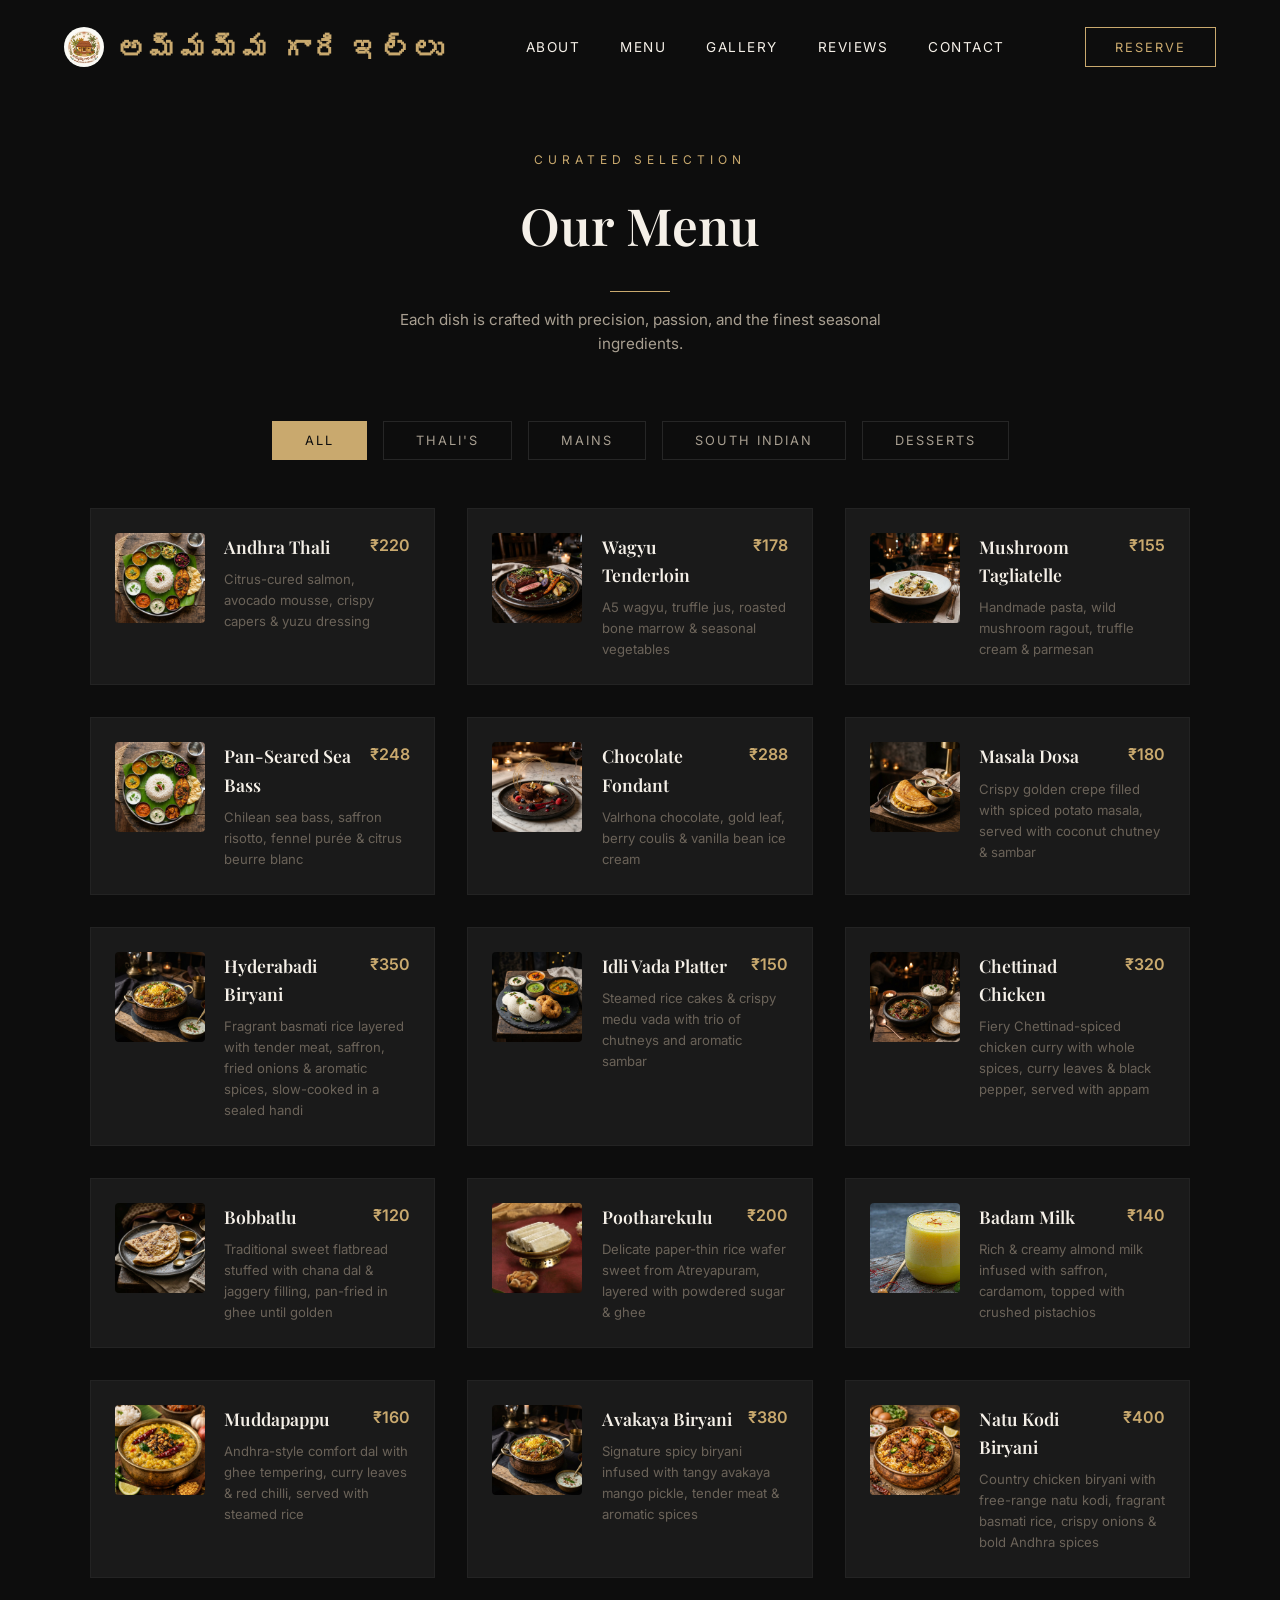
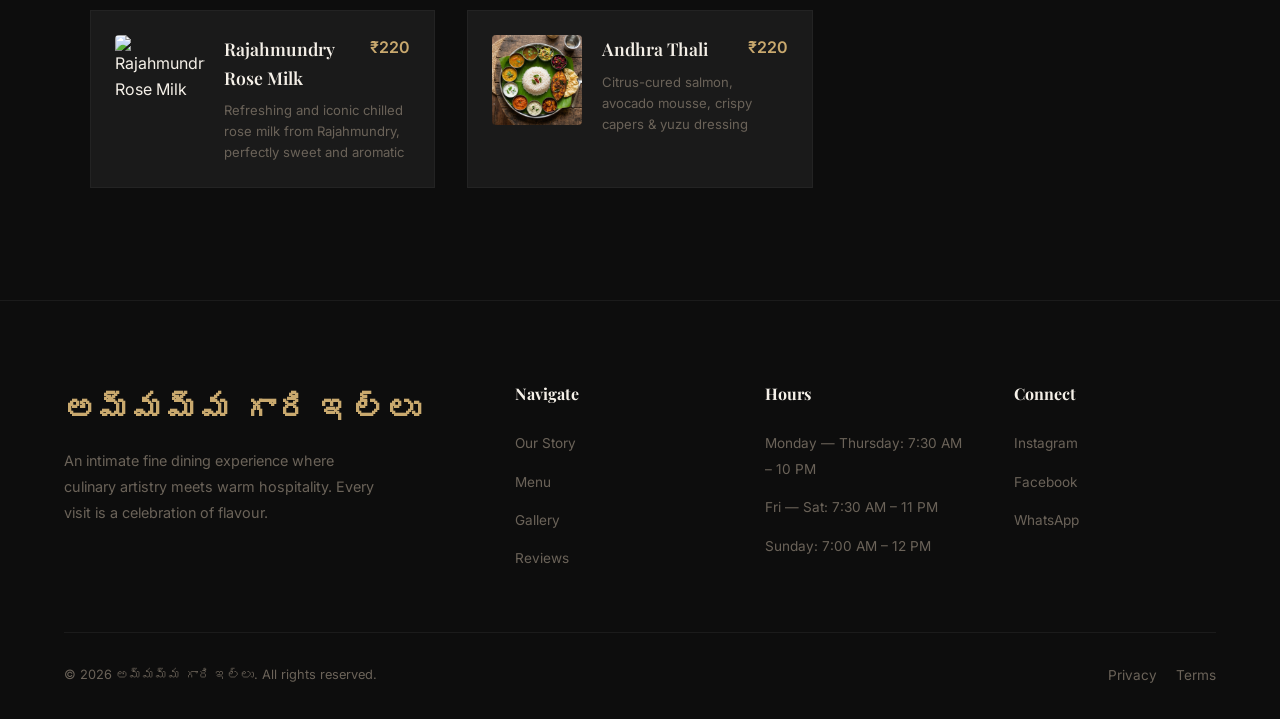
==== menu.html @ a24cc14b "Add files via upload" ====
<!DOCTYPE html>
<html lang="en">

<head>
    <meta charset="UTF-8" />
    <meta name="viewport" content="width=device-width, initial-scale=1.0" />
    <title>Menu — అమ్మమ్మ గారి ఇల్లు</title>
    <meta name="description" content="Our curated selection of dishes." />
    <link rel="stylesheet" href="style.css" />
    <style>
        /* Add some padding top for the menu section so it's not hidden behind navbar since it's at the top of the page */
        #menu {
            padding-top: 150px;
        }
    </style>
</head>

<body>

    <!-- ─── NAVBAR ─── -->
    <nav class="navbar" id="navbar">
        <a href="index.html" class="nav-logo"><img src="logo.png" alt="Ammamma Gari Illu Logo" class="nav-logo-img" />
            అమ్మమ్మ
            గారి ఇల్లు</a>
        <ul class="nav-links">
            <li><a href="index.html#about">About</a></li>
            <li><a href="menu.html">Menu</a></li>
            <li><a href="index.html#gallery">Gallery</a></li>
            <li><a href="index.html#reviews">Reviews</a></li>
            <li><a href="reservation.html">Contact</a></li>
        </ul>
        <button class="nav-reserve-btn" onclick="window.location.href='reservation.html'">Reserve</button>
        <button class="hamburger" id="hamburger" aria-label="Open menu">
            <span></span><span></span><span></span>
        </button>
    </nav>

    <!-- ─── MOBILE MENU ─── -->
    <div class="mobile-menu" id="mobileMenu">
        <button class="mobile-close" id="mobileClose" aria-label="Close menu">&times;</button>
        <a href="index.html#about">About</a>
        <a href="menu.html">Menu</a>
        <a href="index.html#gallery">Gallery</a>
        <a href="index.html#reviews">Reviews</a>
        <a href="reservation.html">Reserve</a>
    </div>

    <!-- ─── MENU ─── -->
    <section class="section menu" id="menu">
        <div class="section-header reveal">
            <span class="section-tag">Curated Selection</span>
            <h2 class="section-title">Our Menu</h2>
            <div class="section-line"></div>
            <p class="section-desc">Each dish is crafted with precision, passion, and the finest seasonal ingredients.
            </p>
        </div>

        <div class="menu-tabs reveal">
            <button class="menu-tab active" data-category="all">All</button>
            <button class="menu-tab" data-category="Thali's">Thali's</button>
            <button class="menu-tab" data-category="mains">Mains</button>
            <button class="menu-tab" data-category="south-indian">South Indian</button>
            <button class="menu-tab" data-category="desserts">Desserts</button>
        </div>

        <div class="menu-grid">
            <div class="menu-card reveal" data-category="andhra Thali">
                <img class="menu-card-img" src="hero-food.png" alt="Seared Andhra Thali" />
                <div class="menu-card-info">
                    <div class="menu-card-top">
                        <span class="menu-card-name">Andhra Thali</span>
                        <span class="menu-card-price">₹220</span>
                    </div>
                    <p class="menu-card-desc">Citrus-cured salmon, avocado mousse, crispy capers & yuzu dressing</p>
                </div>
            </div>

            <div class="menu-card reveal" data-category="mains">
                <img class="menu-card-img" src="steak.png" alt="Wagyu Tenderloin" />
                <div class="menu-card-info">
                    <div class="menu-card-top">
                        <span class="menu-card-name">Wagyu Tenderloin</span>
                        <span class="menu-card-price">₹178</span>
                    </div>
                    <p class="menu-card-desc">A5 wagyu, truffle jus, roasted bone marrow & seasonal vegetables</p>
                </div>
            </div>

            <div class="menu-card reveal" data-category="mains">
                <img class="menu-card-img" src="pasta.png" alt="Wild Mushroom Tagliatelle" />
                <div class="menu-card-info">
                    <div class="menu-card-top">
                        <span class="menu-card-name">Mushroom Tagliatelle</span>
                        <span class="menu-card-price">₹155</span>
                    </div>
                    <p class="menu-card-desc">Handmade pasta, wild mushroom ragout, truffle cream & parmesan</p>
                </div>
            </div>

            <div class="menu-card reveal" data-category="mains">
                <img class="menu-card-img" src="hero-food.png" alt="Pan-Seared Sea Bass" />
                <div class="menu-card-info">
                    <div class="menu-card-top">
                        <span class="menu-card-name">Pan-Seared Sea Bass</span>
                        <span class="menu-card-price">₹248</span>
                    </div>
                    <p class="menu-card-desc">Chilean sea bass, saffron risotto, fennel purée & citrus beurre blanc</p>
                </div>
            </div>

            <div class="menu-card reveal" data-category="desserts">
                <img class="menu-card-img" src="dessert.png" alt="Chocolate Fondant" />
                <div class="menu-card-info">
                    <div class="menu-card-top">
                        <span class="menu-card-name">Chocolate Fondant</span>
                        <span class="menu-card-price">₹288</span>
                    </div>
                    <p class="menu-card-desc">Valrhona chocolate, gold leaf, berry coulis & vanilla bean ice cream</p>
                </div>
            </div>

            <div class="menu-card reveal" data-category="south-indian">
                <img class="menu-card-img" src="dosa.png" alt="Masala Dosa" />
                <div class="menu-card-info">
                    <div class="menu-card-top">
                        <span class="menu-card-name">Masala Dosa</span>
                        <span class="menu-card-price">₹180</span>
                    </div>
                    <p class="menu-card-desc">Crispy golden crepe filled with spiced potato masala, served with coconut
                        chutney &
                        sambar</p>
                </div>
            </div>

            <div class="menu-card reveal" data-category="south-indian">
                <img class="menu-card-img" src="biryani.png" alt="Hyderabadi Biryani" />
                <div class="menu-card-info">
                    <div class="menu-card-top">
                        <span class="menu-card-name">Hyderabadi Biryani</span>
                        <span class="menu-card-price">₹350</span>
                    </div>
                    <p class="menu-card-desc">Fragrant basmati rice layered with tender meat, saffron, fried onions &
                        aromatic
                        spices, slow-cooked in a sealed handi</p>
                </div>
            </div>

            <div class="menu-card reveal" data-category="south-indian">
                <img class="menu-card-img" src="idli.png" alt="Idli Vada Platter" />
                <div class="menu-card-info">
                    <div class="menu-card-top">
                        <span class="menu-card-name">Idli Vada Platter</span>
                        <span class="menu-card-price">₹150</span>
                    </div>
                    <p class="menu-card-desc">Steamed rice cakes & crispy medu vada with trio of chutneys and aromatic
                        sambar</p>
                </div>
            </div>

            <div class="menu-card reveal" data-category="south-indian">
                <img class="menu-card-img" src="chettinad.png" alt="Chettinad Chicken" />
                <div class="menu-card-info">
                    <div class="menu-card-top">
                        <span class="menu-card-name">Chettinad Chicken</span>
                        <span class="menu-card-price">₹320</span>
                    </div>
                    <p class="menu-card-desc">Fiery Chettinad-spiced chicken curry with whole spices, curry leaves &
                        black pepper,
                        served with appam</p>
                </div>
            </div>

            <div class="menu-card reveal" data-category="south-indian">
                <img class="menu-card-img" src="bobbatlu.png" alt="Bobbatlu" />
                <div class="menu-card-info">
                    <div class="menu-card-top">
                        <span class="menu-card-name">Bobbatlu</span>
                        <span class="menu-card-price">₹120</span>
                    </div>
                    <p class="menu-card-desc">Traditional sweet flatbread stuffed with chana dal & jaggery filling,
                        pan-fried in
                        ghee until golden</p>
                </div>
            </div>

            <div class="menu-card reveal" data-category="south-indian">
                <img class="menu-card-img" src="pootharekulu.jpg" alt="Pootharekulu" />
                <div class="menu-card-info">
                    <div class="menu-card-top">
                        <span class="menu-card-name">Pootharekulu</span>
                        <span class="menu-card-price">₹200</span>
                    </div>
                    <p class="menu-card-desc">Delicate paper-thin rice wafer sweet from Atreyapuram, layered with
                        powdered sugar &
                        ghee</p>
                </div>
            </div>

            <div class="menu-card reveal" data-category="south-indian">
                <img class="menu-card-img" src="badam-milk.jpg" alt="Badam Milk" />
                <div class="menu-card-info">
                    <div class="menu-card-top">
                        <span class="menu-card-name">Badam Milk</span>
                        <span class="menu-card-price">₹140</span>
                    </div>
                    <p class="menu-card-desc">Rich & creamy almond milk infused with saffron, cardamom, topped with
                        crushed
                        pistachios</p>
                </div>
            </div>

            <div class="menu-card reveal" data-category="south-indian">
                <img class="menu-card-img" src="muddapappu.jpg" alt="Muddapappu" />
                <div class="menu-card-info">
                    <div class="menu-card-top">
                        <span class="menu-card-name">Muddapappu</span>
                        <span class="menu-card-price">₹160</span>
                    </div>
                    <p class="menu-card-desc">Andhra-style comfort dal with ghee tempering, curry leaves & red chilli,
                        served with
                        steamed rice</p>
                </div>
            </div>

            <div class="menu-card reveal" data-category="south-indian">
                <img class="menu-card-img" src="avakaya-biryani.png" alt="Avakaya Biryani" />
                <div class="menu-card-info">
                    <div class="menu-card-top">
                        <span class="menu-card-name">Avakaya Biryani</span>
                        <span class="menu-card-price">₹380</span>
                    </div>
                    <p class="menu-card-desc">Signature spicy biryani infused with tangy avakaya mango pickle, tender
                        meat &
                        aromatic spices</p>
                </div>
            </div>

            <div class="menu-card reveal" data-category="south-indian">
                <img class="menu-card-img" src="natu-kodi-biryani.jpg" alt="Natu Kodi Biryani" />
                <div class="menu-card-info">
                    <div class="menu-card-top">
                        <span class="menu-card-name">Natu Kodi Biryani</span>
                        <span class="menu-card-price">₹400</span>
                    </div>
                    <p class="menu-card-desc">Country chicken biryani with free-range natu kodi, fragrant basmati rice,
                        crispy onions & bold Andhra spices</p>
                </div>
            </div>
            <div class="menu-card reveal" data-category="south-indian">
                <img class="menu-card-img" src="rose-milk.png" alt="Rajahmundry Rose Milk" />
                <div class="menu-card-info">
                    <div class="menu-card-top">
                        <span class="menu-card-name">Rajahmundry Rose Milk</span>
                        <span class="menu-card-price">₹220</span>
                    </div>
                    <p class="menu-card-desc">Refreshing and iconic chilled rose milk from Rajahmundry, perfectly sweet
                        and aromatic</p>
                </div>
            </div>

            <div class="menu-card reveal" data-category="thalis">
                <img class="menu-card-img" src="hero-food.png" alt="Andhra Thali" />
                <div class="menu-card-info">
                    <div class="menu-card-top">
                        <span class="menu-card-name">Andhra Thali</span>
                        <span class="menu-card-price">₹220</span>
                    </div>
                    <p class="menu-card-desc">Citrus-cured salmon, avocado mousse, crispy capers & yuzu dressing</p>
                </div>
            </div>

        </div>
    </section>

    <!-- ─── FOOTER ─── -->
    <footer class="footer">
        <div class="footer-grid">
            <div class="footer-brand">
                <a href="index.html" class="nav-logo">అమ్మమ్మ గారి ఇల్లు</a>
                <p>An intimate fine dining experience where culinary artistry meets warm hospitality. Every
                    visit is a
                    celebration of flavour.</p>
            </div>
            <div class="footer-col">
                <h4>Navigate</h4>
                <ul>
                    <li><a href="index.html#about">Our Story</a></li>
                    <li><a href="menu.html">Menu</a></li>
                    <li><a href="index.html#gallery">Gallery</a></li>
                    <li><a href="index.html#reviews">Reviews</a></li>
                </ul>
            </div>
            <div class="footer-col">
                <h4>Hours</h4>
                <ul>
                    <li><a href="#">Monday — Thursday: 7:30 AM – 10 PM</a></li>
                    <li><a href="#">Fri — Sat: 7:30 AM – 11 PM</a></li>
                    <li><a href="#">Sunday: 7:00 AM – 12 PM</a></li>
                </ul>
            </div>
            <div class="footer-col">
                <h4>Connect</h4>
                <ul>
                    <li><a href="https://www.instagram.com/mahendrachowdary_kamma/" target="_blank"
                            rel="noopener noreferrer">Instagram</a></li>
                    <li><a href="#">Facebook</a></li>
                    <li><a href="https://wa.me/918328477901" target="_blank" rel="noopener noreferrer">WhatsApp</a></li>
                </ul>
            </div>
        </div>
        <div class="footer-bottom">
            <span>&copy; 2026 అమ్మమ్మ గారి ఇల్లు. All rights reserved.</span>
            <div class="social-links">
                <a href="#">Privacy</a>
                <a href="#">Terms</a>
            </div>
        </div>
    </footer>
    <script src="script.js"></script>
</body>

</html>
---- style.css ----
@import url('https://fonts.googleapis.com/css2?family=Playfair+Display:ital,wght@0,400;0,600;0,700;1,400&family=Inter:wght@300;400;500;600&display=swap');

*, *::before, *::after { margin: 0; padding: 0; box-sizing: border-box; }

:root {
  --gold: #c9a96e;
  --gold-light: #e4c98a;
  --bg-dark: #0d0d0d;
  --bg-section: #111111;
  --bg-card: #1a1a1a;
  --text-primary: #f5f0e8;
  --text-secondary: #a89f91;
  --text-muted: #6b6359;
  --accent: #c9a96e;
  --font-display: 'Playfair Display', Georgia, serif;
  --font-body: 'Inter', system-ui, sans-serif;
}

html { scroll-behavior: smooth; }

body {
  font-family: var(--font-body);
  background: var(--bg-dark);
  color: var(--text-primary);
  overflow-x: hidden;
  line-height: 1.6;
}

/* ─── SCROLLBAR ─── */
::-webkit-scrollbar { width: 6px; }
::-webkit-scrollbar-track { background: var(--bg-dark); }
::-webkit-scrollbar-thumb { background: var(--gold); border-radius: 3px; }

/* ─── NAVBAR ─── */
.navbar {
  position: fixed; top: 0; left: 0; width: 100%; z-index: 1000;
  padding: 1.5rem 4rem;
  display: flex; justify-content: space-between; align-items: center;
  transition: all .4s ease;
  background: transparent;
}
.navbar.scrolled {
  background: rgba(13,13,13,.92);
  backdrop-filter: blur(20px);
  padding: 1rem 4rem;
  box-shadow: 0 2px 30px rgba(0,0,0,.5);
}
.nav-logo {
  font-family: var(--font-display);
  font-size: 1.8rem; font-weight: 700; color: var(--gold);
  text-decoration: none; letter-spacing: 2px;
  display: flex; align-items: center; gap: 0.8rem;
}
.nav-logo-img {
  width: 40px; height: 40px; border-radius: 50%;
  object-fit: cover;
}
.nav-links { display: flex; gap: 2.5rem; list-style: none; }
.nav-links a {
  color: var(--text-primary); text-decoration: none;
  font-size: .85rem; font-weight: 400; letter-spacing: 1.5px;
  text-transform: uppercase; position: relative; padding-bottom: 4px;
  transition: color .3s;
}
.nav-links a::after {
  content: ''; position: absolute; bottom: 0; left: 0;
  width: 0; height: 1px; background: var(--gold);
  transition: width .3s ease;
}
.nav-links a:hover { color: var(--gold); }
.nav-links a:hover::after { width: 100%; }
.nav-reserve-btn {
  background: transparent; border: 1px solid var(--gold);
  color: var(--gold); padding: .7rem 1.8rem; font-size: .8rem;
  letter-spacing: 2px; text-transform: uppercase; cursor: pointer;
  font-family: var(--font-body); transition: all .3s;
}
.nav-reserve-btn:hover {
  background: var(--gold); color: var(--bg-dark);
}
.hamburger {
  display: none; flex-direction: column; gap: 5px;
  cursor: pointer; background: none; border: none; padding: 5px;
}
.hamburger span {
  width: 25px; height: 2px; background: var(--text-primary);
  transition: all .3s;
}

/* ─── HERO ─── */
.hero {
  position: relative; height: 100vh; display: flex;
  align-items: center; justify-content: center;
  overflow: hidden;
}
.hero-bg {
  position: absolute; inset: 0; z-index: 0;
}
.hero-bg img {
  width: 100%; height: 100%; object-fit: cover;
  transform: scale(1.1);
  transition: transform 8s ease;
}
.hero-overlay {
  position: absolute; inset: 0;
  background: linear-gradient(180deg, rgba(0,0,0,.55) 0%, rgba(0,0,0,.3) 40%, rgba(13,13,13,.95) 100%);
  z-index: 1;
}
.hero-content {
  position: relative; z-index: 2; text-align: center;
  max-width: 800px; padding: 0 2rem;
}
.hero-subtitle {
  font-size: .85rem; letter-spacing: 6px; text-transform: uppercase;
  color: var(--gold); margin-bottom: 1.5rem; font-weight: 400;
  opacity: 0; transform: translateY(30px);
  animation: fadeUp .8s ease .3s forwards;
}
.hero-title {
  font-family: var(--font-display);
  font-size: clamp(3rem, 7vw, 6rem);
  font-weight: 700; line-height: 1.1;
  margin-bottom: 1.5rem;
  opacity: 0; transform: translateY(30px);
  animation: fadeUp .8s ease .5s forwards;
}
.hero-title em {
  color: var(--gold); font-style: italic;
}
.hero-desc {
  font-size: 1.05rem; color: var(--text-secondary);
  max-width: 520px; margin: 0 auto 2.5rem;
  opacity: 0; transform: translateY(30px);
  animation: fadeUp .8s ease .7s forwards;
}
.hero-btns {
  display: flex; gap: 1.2rem; justify-content: center;
  opacity: 0; transform: translateY(30px);
  animation: fadeUp .8s ease .9s forwards;
}
.btn-primary {
  padding: .9rem 2.5rem; background: var(--gold);
  color: var(--bg-dark); border: none; font-size: .85rem;
  letter-spacing: 2px; text-transform: uppercase; cursor: pointer;
  font-family: var(--font-body); font-weight: 600; transition: all .3s;
  text-decoration: none;
}
.btn-primary:hover { background: var(--gold-light); transform: translateY(-2px); box-shadow: 0 10px 30px rgba(201,169,110,.25); }
.btn-outline {
  padding: .9rem 2.5rem; background: transparent;
  border: 1px solid rgba(255,255,255,.25); color: var(--text-primary);
  font-size: .85rem; letter-spacing: 2px; text-transform: uppercase;
  cursor: pointer; font-family: var(--font-body); transition: all .3s;
  text-decoration: none;
}
.btn-outline:hover { border-color: var(--gold); color: var(--gold); }
.scroll-indicator {
  position: absolute; bottom: 2.5rem; left: 50%;
  transform: translateX(-50%); z-index: 2;
  display: flex; flex-direction: column; align-items: center; gap: .5rem;
  animation: fadeUp .8s ease 1.2s forwards; opacity: 0;
}
.scroll-indicator span {
  font-size: .7rem; letter-spacing: 3px; text-transform: uppercase;
  color: var(--text-muted);
}
.scroll-line {
  width: 1px; height: 40px; background: linear-gradient(180deg, var(--gold), transparent);
  animation: scrollPulse 2s ease infinite;
}

/* ─── SECTION BASICS ─── */
.section { padding: 7rem 4rem; }
.section-header { text-align: center; margin-bottom: 4rem; }
.section-tag {
  font-size: .75rem; letter-spacing: 5px; text-transform: uppercase;
  color: var(--gold); margin-bottom: 1rem; display: block;
}
.section-title {
  font-family: var(--font-display);
  font-size: clamp(2rem, 4vw, 3.2rem);
  font-weight: 600; margin-bottom: 1rem;
}
.section-line {
  width: 60px; height: 1px; background: var(--gold);
  margin: 1.5rem auto 0;
}
.section-desc {
  color: var(--text-secondary); max-width: 550px;
  margin: 1rem auto 0; font-size: .95rem;
}

/* ─── QUICK LINKS ─── */
.quick-links {
  display: grid;
  grid-template-columns: repeat(4, 1fr);
  gap: 1.5rem;
  max-width: 1200px;
  margin: 0 auto;
  padding: 4rem 2rem 0;
}
.quick-link-card {
  border-radius: 12px;
  padding: 2.5rem 1.5rem;
  text-align: center;
  display: flex;
  flex-direction: column;
  align-items: center;
  justify-content: center;
  text-decoration: none;
  color: var(--bg-dark);
  transition: transform 0.3s ease;
  min-height: 220px;
}
.quick-link-card:hover {
  transform: translateY(-5px);
}
.ql-reserve { background-color: #feebe8; }
.ql-cards { background-color: #e5fbb8; }
.ql-catering { background-color: #ffe8cc; }
.ql-takeaway { background-color: #e6f8fd; }

.quick-link-icon {
  font-size: 4rem;
  margin-bottom: 1.5rem;
  line-height: 1;
  filter: drop-shadow(0 4px 6px rgba(0,0,0,0.1));
}
.quick-link-text {
  font-family: var(--font-body);
  font-size: 1rem;
  font-weight: 500;
  display: flex;
  align-items: center;
  gap: 0.5rem;
}

/* ─── ABOUT ─── */
.about { background: var(--bg-section); }
.about-grid {
  display: grid; grid-template-columns: 1fr 1fr;
  gap: 4rem; align-items: center; max-width: 1200px; margin: 0 auto;
}
.about-image { position: relative; overflow: hidden; }
.about-image img {
  width: 100%; height: 500px; object-fit: cover;
  transition: transform .6s ease;
}
.about-image:hover img { transform: scale(1.05); }
.about-image-badge {
  position: absolute; bottom: 2rem; right: -1rem;
  background: var(--gold); color: var(--bg-dark);
  padding: 1.5rem; text-align: center;
  font-family: var(--font-display);
}
.about-image-badge .number { font-size: 2.5rem; font-weight: 700; line-height: 1; }
.about-image-badge .label { font-size: .7rem; letter-spacing: 2px; text-transform: uppercase; }
.about-text h3 {
  font-family: var(--font-display);
  font-size: 2.2rem; margin-bottom: 1.5rem;
  line-height: 1.3;
}
.about-text h3 em { color: var(--gold); font-style: italic; }
.about-text p {
  color: var(--text-secondary); margin-bottom: 1.2rem;
  font-size: .95rem; line-height: 1.8;
}
.about-stats {
  display: flex; gap: 3rem; margin-top: 2rem;
  padding-top: 2rem; border-top: 1px solid rgba(255,255,255,.08);
}
.stat .stat-num {
  font-family: var(--font-display); font-size: 2rem;
  color: var(--gold); font-weight: 700;
}
.stat .stat-label {
  font-size: .75rem; color: var(--text-muted);
  letter-spacing: 1px; text-transform: uppercase; margin-top: .3rem;
}

/* ─── MENU ─── */
.menu { background: var(--bg-dark); }
.menu-tabs {
  display: flex; justify-content: center; gap: 1rem;
  margin-bottom: 3rem; flex-wrap: wrap;
}
.menu-tab {
  padding: .7rem 2rem; background: transparent;
  border: 1px solid rgba(255,255,255,.1); color: var(--text-secondary);
  font-size: .8rem; letter-spacing: 2px; text-transform: uppercase;
  cursor: pointer; font-family: var(--font-body); transition: all .3s;
}
.menu-tab.active, .menu-tab:hover {
  background: var(--gold); color: var(--bg-dark); border-color: var(--gold);
}
.menu-grid {
  display: grid; grid-template-columns: repeat(auto-fit, minmax(320px, 1fr));
  gap: 2rem; max-width: 1100px; margin: 0 auto;
}
.menu-card {
  display: flex; gap: 1.2rem; padding: 1.5rem;
  background: var(--bg-card); border: 1px solid rgba(255,255,255,.04);
  transition: all .3s; cursor: default;
}
.menu-card:hover {
  border-color: rgba(201,169,110,.2);
  transform: translateY(-3px);
  box-shadow: 0 10px 40px rgba(0,0,0,.3);
}
.menu-card-img {
  width: 90px; height: 90px; border-radius: 4px;
  object-fit: cover; flex-shrink: 0;
}
.menu-card-info { flex: 1; }
.menu-card-top {
  display: flex; justify-content: space-between;
  align-items: flex-start; margin-bottom: .5rem;
}
.menu-card-name {
  font-family: var(--font-display); font-size: 1.1rem; font-weight: 600;
}
.menu-card-price {
  color: var(--gold); font-weight: 600; font-size: 1rem;
  white-space: nowrap; margin-left: 1rem;
}
.menu-card-desc {
  font-size: .82rem; color: var(--text-muted); line-height: 1.6;
}

/* ─── GALLERY ─── */
.gallery { background: var(--bg-section); }
.gallery-grid {
  display: grid;
  grid-template-columns: repeat(3, 1fr);
  grid-auto-rows: 280px;
  gap: 1rem; max-width: 1200px; margin: 0 auto;
}
.gallery-item {
  position: relative; overflow: hidden; cursor: pointer;
}
.gallery-item:nth-child(1) { grid-row: span 2; }
.gallery-item:nth-child(4) { grid-column: span 2; }
.gallery-item img {
  width: 100%; height: 100%; object-fit: cover;
  transition: transform .6s ease;
}
.gallery-item:hover img { transform: scale(1.08); }
.gallery-item::after {
  content: ''; position: absolute; inset: 0;
  background: linear-gradient(180deg, transparent 50%, rgba(0,0,0,.6));
  opacity: 0; transition: opacity .3s;
}
.gallery-item:hover::after { opacity: 1; }

/* ─── RESERVATION ─── */
.reservation { background: var(--bg-dark); position: relative; }
.reservation-wrapper {
  display: grid; grid-template-columns: 1fr 1fr;
  gap: 4rem; max-width: 1100px; margin: 0 auto;
  align-items: start;
}
.reservation-info h3 {
  font-family: var(--font-display); font-size: 2rem;
  margin-bottom: 1.5rem; line-height: 1.3;
}
.reservation-info p {
  color: var(--text-secondary); margin-bottom: 1.5rem;
  font-size: .95rem; line-height: 1.8;
}
.info-item {
  display: flex; align-items: center; gap: 1rem;
  margin-bottom: 1rem; color: var(--text-secondary);
  font-size: .9rem;
}
.info-icon {
  width: 42px; height: 42px; border: 1px solid rgba(201,169,110,.3);
  display: flex; align-items: center; justify-content: center;
  color: var(--gold); font-size: 1rem; flex-shrink: 0;
}
.reservation-form {
  background: var(--bg-card); padding: 2.5rem;
  border: 1px solid rgba(255,255,255,.06);
}
.form-row { display: grid; grid-template-columns: 1fr 1fr; gap: 1rem; }
.form-group { margin-bottom: 1.2rem; }
.form-group label {
  display: block; font-size: .75rem; letter-spacing: 1.5px;
  text-transform: uppercase; color: var(--text-muted);
  margin-bottom: .5rem;
}
.form-group input, .form-group select, .form-group textarea {
  width: 100%; padding: .85rem 1rem;
  background: rgba(255,255,255,.04); border: 1px solid rgba(255,255,255,.08);
  color: var(--text-primary); font-family: var(--font-body);
  font-size: .9rem; transition: border-color .3s; outline: none;
}
.form-group input:focus, .form-group select:focus, .form-group textarea:focus {
  border-color: var(--gold);
}
.form-group textarea { resize: vertical; min-height: 80px; }
.form-group select option { background: var(--bg-card); }
.form-submit {
  width: 100%; padding: 1rem; background: var(--gold);
  color: var(--bg-dark); border: none; font-size: .85rem;
  letter-spacing: 2px; text-transform: uppercase;
  cursor: pointer; font-family: var(--font-body);
  font-weight: 600; transition: all .3s; margin-top: .5rem;
}
.form-submit:hover { background: var(--gold-light); }

/* ─── TESTIMONIALS ─── */
.testimonials { background: var(--bg-section); }
.testimonials-track {
  display: flex; gap: 2rem; max-width: 1100px;
  margin: 0 auto; overflow: hidden;
}
.testimonial-card {
  min-width: 340px; flex: 1; padding: 2.5rem;
  background: var(--bg-card); border: 1px solid rgba(255,255,255,.04);
  text-align: center; transition: all .4s;
}
.testimonial-card:hover {
  border-color: rgba(201,169,110,.2);
}
.testimonial-stars {
  color: var(--gold); font-size: 1rem; letter-spacing: 3px;
  margin-bottom: 1.2rem;
}
.testimonial-text {
  font-family: var(--font-display); font-style: italic;
  font-size: 1.05rem; line-height: 1.8; color: var(--text-secondary);
  margin-bottom: 1.5rem;
}
.testimonial-author {
  font-size: .8rem; letter-spacing: 2px; text-transform: uppercase;
  color: var(--gold);
}

/* ─── FOOTER ─── */
.footer {
  background: var(--bg-dark); padding: 5rem 4rem 2rem;
  border-top: 1px solid rgba(255,255,255,.06);
}
.footer-grid {
  display: grid; grid-template-columns: 2fr 1fr 1fr 1fr;
  gap: 3rem; max-width: 1200px; margin: 0 auto;
}
.footer-brand .nav-logo { font-size: 2rem; display: inline-block; margin-bottom: 1rem; }
.footer-brand p { color: var(--text-muted); font-size: .9rem; line-height: 1.8; max-width: 320px; }
.footer-col h4 {
  font-family: var(--font-display); font-size: 1rem;
  margin-bottom: 1.5rem; color: var(--text-primary);
}
.footer-col ul { list-style: none; }
.footer-col li { margin-bottom: .8rem; }
.footer-col a {
  color: var(--text-muted); text-decoration: none;
  font-size: .85rem; transition: color .3s;
}
.footer-col a:hover { color: var(--gold); }
.footer-bottom {
  max-width: 1200px; margin: 3rem auto 0;
  padding-top: 2rem; border-top: 1px solid rgba(255,255,255,.06);
  display: flex; justify-content: space-between; align-items: center;
  font-size: .8rem; color: var(--text-muted);
}
.social-links { display: flex; gap: 1.2rem; }
.social-links a {
  color: var(--text-muted); text-decoration: none;
  font-size: .85rem; transition: color .3s;
}
.social-links a:hover { color: var(--gold); }

/* ─── ANIMATIONS ─── */
@keyframes fadeUp {
  to { opacity: 1; transform: translateY(0); }
}
@keyframes scrollPulse {
  0%, 100% { opacity: .3; transform: scaleY(1); }
  50% { opacity: 1; transform: scaleY(1.2); }
}
.reveal {
  opacity: 0; transform: translateY(40px);
  transition: all .7s cubic-bezier(.25,.46,.45,.94);
}
.reveal.visible { opacity: 1; transform: translateY(0); }

/* ─── MOBILE NAV ─── */
.mobile-menu {
  display: none; position: fixed; inset: 0; z-index: 999;
  background: rgba(13,13,13,.97); backdrop-filter: blur(20px);
  flex-direction: column; align-items: center; justify-content: center; gap: 2rem;
}
.mobile-menu.active { display: flex; }
.mobile-menu a {
  color: var(--text-primary); text-decoration: none;
  font-family: var(--font-display); font-size: 2rem;
  transition: color .3s;
}
.mobile-menu a:hover { color: var(--gold); }
.mobile-close {
  position: absolute; top: 2rem; right: 2rem;
  background: none; border: none; color: var(--text-primary);
  font-size: 2rem; cursor: pointer;
}

/* ─── RESPONSIVE ─── */
@media (max-width: 992px) {
  .quick-links { grid-template-columns: repeat(2, 1fr); }
  .navbar { padding: 1.2rem 2rem; }
  .nav-links, .nav-reserve-btn { display: none; }
  .hamburger { display: flex; }
  .section { padding: 5rem 2rem; }
  .about-grid { grid-template-columns: 1fr; gap: 2rem; }
  .about-image img { height: 350px; }
  .reservation-wrapper { grid-template-columns: 1fr; }
  .footer-grid { grid-template-columns: 1fr 1fr; }
  .gallery-grid { grid-template-columns: 1fr 1fr; grid-auto-rows: 220px; }
  .gallery-item:nth-child(1) { grid-row: span 1; }
  .gallery-item:nth-child(4) { grid-column: span 1; }
}
@media (max-width: 600px) {
  .quick-links { grid-template-columns: 1fr; }
  .hero-btns { flex-direction: column; align-items: center; }
  .menu-grid { grid-template-columns: 1fr; }
  .form-row { grid-template-columns: 1fr; }
  .footer-grid { grid-template-columns: 1fr; }
  .footer-bottom { flex-direction: column; gap: 1rem; text-align: center; }
  .gallery-grid { grid-template-columns: 1fr; }
  .about-stats { gap: 1.5rem; }
  .testimonials-track { flex-direction: column; }
}
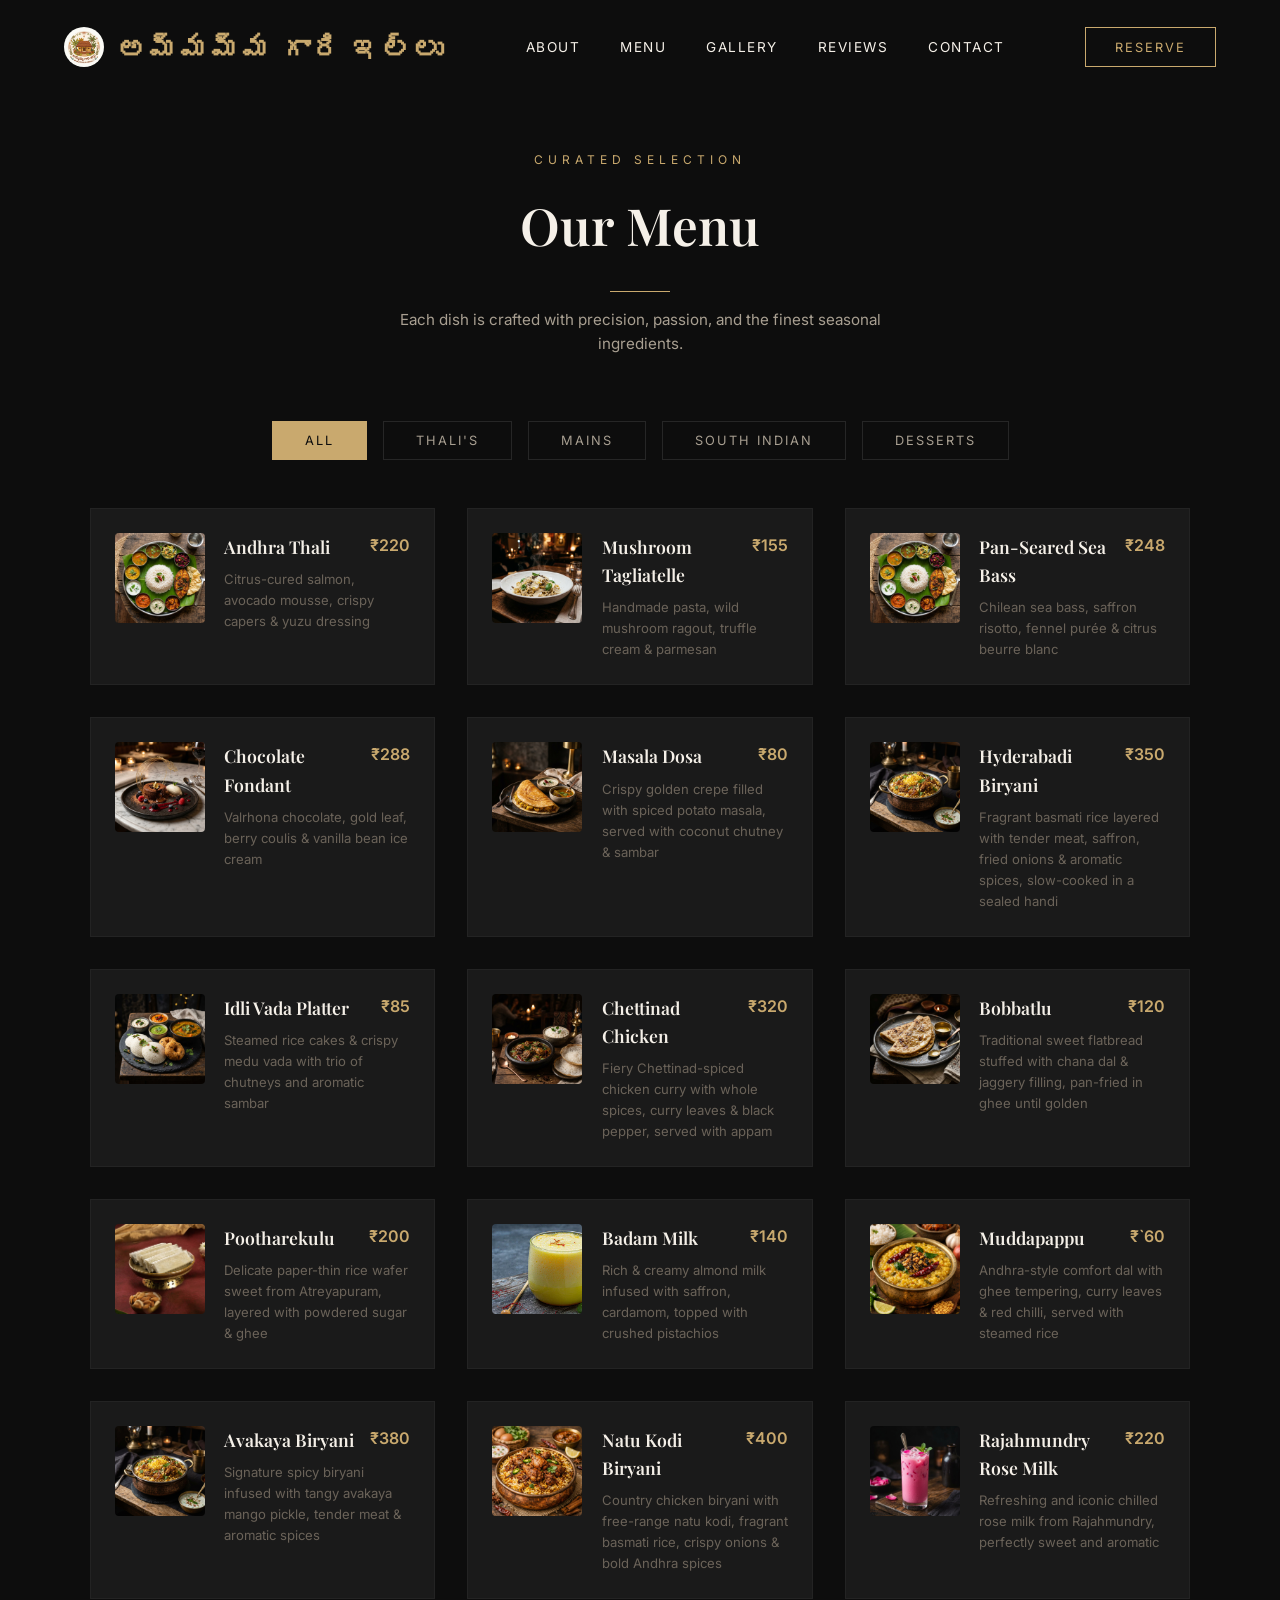
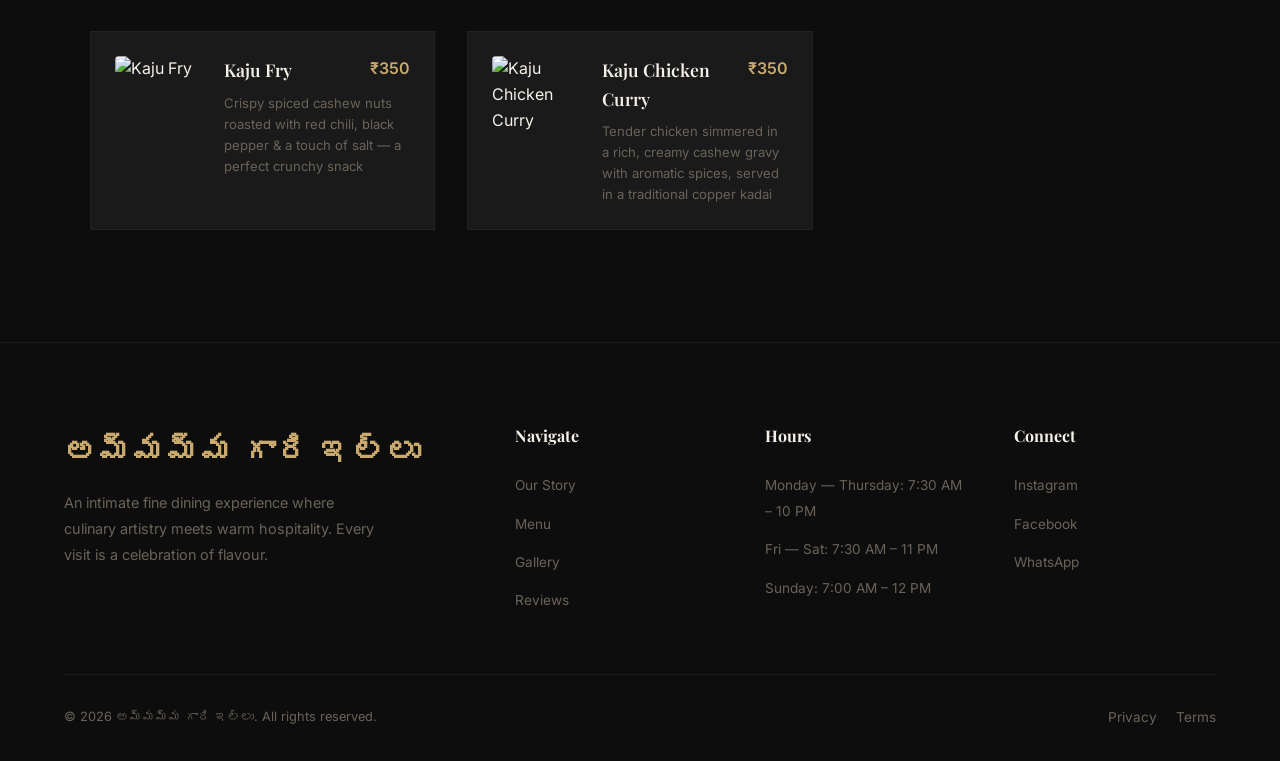
==== commit c675dfd2: "Create menu.html" ====
--- a/menu.html
+++ b/menu.html
@@ -76,17 +76,6 @@
             </div>
 
             <div class="menu-card reveal" data-category="mains">
-                <img class="menu-card-img" src="steak.png" alt="Wagyu Tenderloin" />
-                <div class="menu-card-info">
-                    <div class="menu-card-top">
-                        <span class="menu-card-name">Wagyu Tenderloin</span>
-                        <span class="menu-card-price">₹178</span>
-                    </div>
-                    <p class="menu-card-desc">A5 wagyu, truffle jus, roasted bone marrow & seasonal vegetables</p>
-                </div>
-            </div>
-
-            <div class="menu-card reveal" data-category="mains">
                 <img class="menu-card-img" src="pasta.png" alt="Wild Mushroom Tagliatelle" />
                 <div class="menu-card-info">
                     <div class="menu-card-top">
@@ -124,7 +113,7 @@
                 <div class="menu-card-info">
                     <div class="menu-card-top">
                         <span class="menu-card-name">Masala Dosa</span>
-                        <span class="menu-card-price">₹180</span>
+                        <span class="menu-card-price">₹80</span>
                     </div>
                     <p class="menu-card-desc">Crispy golden crepe filled with spiced potato masala, served with coconut
                         chutney &
@@ -150,7 +139,7 @@
                 <div class="menu-card-info">
                     <div class="menu-card-top">
                         <span class="menu-card-name">Idli Vada Platter</span>
-                        <span class="menu-card-price">₹150</span>
+                        <span class="menu-card-price">₹85</span>
                     </div>
                     <p class="menu-card-desc">Steamed rice cakes & crispy medu vada with trio of chutneys and aromatic
                         sambar</p>
@@ -214,7 +203,7 @@
                 <div class="menu-card-info">
                     <div class="menu-card-top">
                         <span class="menu-card-name">Muddapappu</span>
-                        <span class="menu-card-price">₹160</span>
+                        <span class="menu-card-price">₹`60</span>
                     </div>
                     <p class="menu-card-desc">Andhra-style comfort dal with ghee tempering, curry leaves & red chilli,
                         served with
@@ -258,16 +247,30 @@
                 </div>
             </div>
 
-            <div class="menu-card reveal" data-category="thalis">
-                <img class="menu-card-img" src="hero-food.png" alt="Andhra Thali" />
-                <div class="menu-card-info">
-                    <div class="menu-card-top">
-                        <span class="menu-card-name">Andhra Thali</span>
-                        <span class="menu-card-price">₹220</span>
-                    </div>
-                    <p class="menu-card-desc">Citrus-cured salmon, avocado mousse, crispy capers & yuzu dressing</p>
-                </div>
-            </div>
+            <div class="menu-card reveal" data-category="south-indian">
+                <img class="menu-card-img" src="kaju-fry.png" alt="Kaju Fry" />
+                <div class="menu-card-info">
+                    <div class="menu-card-top">
+                        <span class="menu-card-name">Kaju Fry</span>
+                        <span class="menu-card-price">₹350</span>
+                    </div>
+                    <p class="menu-card-desc">Crispy spiced cashew nuts roasted with red chili, black pepper & a touch
+                        of salt — a perfect crunchy snack</p>
+                </div>
+            </div>
+
+            <div class="menu-card reveal" data-category="mains">
+                <img class="menu-card-img" src="kaju-chicken-curry.png" alt="Kaju Chicken Curry" />
+                <div class="menu-card-info">
+                    <div class="menu-card-top">
+                        <span class="menu-card-name">Kaju Chicken Curry</span>
+                        <span class="menu-card-price">₹350</span>
+                    </div>
+                    <p class="menu-card-desc">Tender chicken simmered in a rich, creamy cashew gravy with aromatic
+                        spices, served in a traditional copper kadai</p>
+                </div>
+            </div>
+
 
         </div>
     </section>
@@ -319,4 +322,4 @@
     <script src="script.js"></script>
 </body>
 
-</html>+</html>
--- a/style.css
+++ b/style.css
@@ -1,6 +1,12 @@
 @import url('https://fonts.googleapis.com/css2?family=Playfair+Display:ital,wght@0,400;0,600;0,700;1,400&family=Inter:wght@300;400;500;600&display=swap');
 
-*, *::before, *::after { margin: 0; padding: 0; box-sizing: border-box; }
+*,
+*::before,
+*::after {
+  margin: 0;
+  padding: 0;
+  box-sizing: border-box;
+}
 
 :root {
   --gold: #c9a96e;
@@ -16,7 +22,9 @@
   --font-body: 'Inter', system-ui, sans-serif;
 }
 
-html { scroll-behavior: smooth; }
+html {
+  scroll-behavior: smooth;
+}
 
 body {
   font-family: var(--font-body);
@@ -27,167 +35,324 @@
 }
 
 /* ─── SCROLLBAR ─── */
-::-webkit-scrollbar { width: 6px; }
-::-webkit-scrollbar-track { background: var(--bg-dark); }
-::-webkit-scrollbar-thumb { background: var(--gold); border-radius: 3px; }
+::-webkit-scrollbar {
+  width: 6px;
+}
+
+::-webkit-scrollbar-track {
+  background: var(--bg-dark);
+}
+
+::-webkit-scrollbar-thumb {
+  background: var(--gold);
+  border-radius: 3px;
+}
 
 /* ─── NAVBAR ─── */
 .navbar {
-  position: fixed; top: 0; left: 0; width: 100%; z-index: 1000;
+  position: fixed;
+  top: 0;
+  left: 0;
+  width: 100%;
+  z-index: 1000;
   padding: 1.5rem 4rem;
-  display: flex; justify-content: space-between; align-items: center;
+  display: flex;
+  justify-content: space-between;
+  align-items: center;
   transition: all .4s ease;
   background: transparent;
 }
+
 .navbar.scrolled {
-  background: rgba(13,13,13,.92);
+  background: rgba(13, 13, 13, .92);
   backdrop-filter: blur(20px);
   padding: 1rem 4rem;
-  box-shadow: 0 2px 30px rgba(0,0,0,.5);
-}
+  box-shadow: 0 2px 30px rgba(0, 0, 0, .5);
+}
+
 .nav-logo {
   font-family: var(--font-display);
-  font-size: 1.8rem; font-weight: 700; color: var(--gold);
-  text-decoration: none; letter-spacing: 2px;
-  display: flex; align-items: center; gap: 0.8rem;
-}
+  font-size: 1.8rem;
+  font-weight: 700;
+  color: var(--gold);
+  text-decoration: none;
+  letter-spacing: 2px;
+  display: flex;
+  align-items: center;
+  gap: 0.8rem;
+}
+
 .nav-logo-img {
-  width: 40px; height: 40px; border-radius: 50%;
+  width: 40px;
+  height: 40px;
+  border-radius: 50%;
   object-fit: cover;
 }
-.nav-links { display: flex; gap: 2.5rem; list-style: none; }
+
+.nav-links {
+  display: flex;
+  gap: 2.5rem;
+  list-style: none;
+}
+
 .nav-links a {
-  color: var(--text-primary); text-decoration: none;
-  font-size: .85rem; font-weight: 400; letter-spacing: 1.5px;
-  text-transform: uppercase; position: relative; padding-bottom: 4px;
+  color: var(--text-primary);
+  text-decoration: none;
+  font-size: .85rem;
+  font-weight: 400;
+  letter-spacing: 1.5px;
+  text-transform: uppercase;
+  position: relative;
+  padding-bottom: 4px;
   transition: color .3s;
 }
+
 .nav-links a::after {
-  content: ''; position: absolute; bottom: 0; left: 0;
-  width: 0; height: 1px; background: var(--gold);
+  content: '';
+  position: absolute;
+  bottom: 0;
+  left: 0;
+  width: 0;
+  height: 1px;
+  background: var(--gold);
   transition: width .3s ease;
 }
-.nav-links a:hover { color: var(--gold); }
-.nav-links a:hover::after { width: 100%; }
+
+.nav-links a:hover {
+  color: var(--gold);
+}
+
+.nav-links a:hover::after {
+  width: 100%;
+}
+
 .nav-reserve-btn {
-  background: transparent; border: 1px solid var(--gold);
-  color: var(--gold); padding: .7rem 1.8rem; font-size: .8rem;
-  letter-spacing: 2px; text-transform: uppercase; cursor: pointer;
-  font-family: var(--font-body); transition: all .3s;
-}
+  background: transparent;
+  border: 1px solid var(--gold);
+  color: var(--gold);
+  padding: .7rem 1.8rem;
+  font-size: .8rem;
+  letter-spacing: 2px;
+  text-transform: uppercase;
+  cursor: pointer;
+  font-family: var(--font-body);
+  transition: all .3s;
+}
+
 .nav-reserve-btn:hover {
-  background: var(--gold); color: var(--bg-dark);
-}
+  background: var(--gold);
+  color: var(--bg-dark);
+}
+
 .hamburger {
-  display: none; flex-direction: column; gap: 5px;
-  cursor: pointer; background: none; border: none; padding: 5px;
-}
+  display: none;
+  flex-direction: column;
+  gap: 5px;
+  cursor: pointer;
+  background: none;
+  border: none;
+  padding: 5px;
+}
+
 .hamburger span {
-  width: 25px; height: 2px; background: var(--text-primary);
+  width: 25px;
+  height: 2px;
+  background: var(--text-primary);
   transition: all .3s;
 }
 
 /* ─── HERO ─── */
 .hero {
-  position: relative; height: 100vh; display: flex;
-  align-items: center; justify-content: center;
+  position: relative;
+  height: 100vh;
+  display: flex;
+  align-items: center;
+  justify-content: center;
   overflow: hidden;
 }
+
 .hero-bg {
-  position: absolute; inset: 0; z-index: 0;
-}
+  position: absolute;
+  inset: 0;
+  z-index: 0;
+}
+
 .hero-bg img {
-  width: 100%; height: 100%; object-fit: cover;
+  width: 100%;
+  height: 100%;
+  object-fit: cover;
   transform: scale(1.1);
   transition: transform 8s ease;
 }
+
 .hero-overlay {
-  position: absolute; inset: 0;
-  background: linear-gradient(180deg, rgba(0,0,0,.55) 0%, rgba(0,0,0,.3) 40%, rgba(13,13,13,.95) 100%);
+  position: absolute;
+  inset: 0;
+  background: linear-gradient(180deg, rgba(0, 0, 0, .8) 0%, rgba(0, 0, 0, .7) 40%, rgba(13, 13, 13, 1) 100%);
   z-index: 1;
 }
+
 .hero-content {
-  position: relative; z-index: 2; text-align: center;
-  max-width: 800px; padding: 0 2rem;
-}
+  position: relative;
+  z-index: 2;
+  text-align: center;
+  max-width: 800px;
+  padding: 0 2rem;
+}
+
 .hero-subtitle {
-  font-size: .85rem; letter-spacing: 6px; text-transform: uppercase;
-  color: var(--gold); margin-bottom: 1.5rem; font-weight: 400;
-  opacity: 0; transform: translateY(30px);
+  font-size: .85rem;
+  letter-spacing: 6px;
+  text-transform: uppercase;
+  color: var(--gold);
+  margin-bottom: 1.5rem;
+  font-weight: 400;
+  opacity: 0;
+  transform: translateY(30px);
   animation: fadeUp .8s ease .3s forwards;
 }
+
 .hero-title {
   font-family: var(--font-display);
   font-size: clamp(3rem, 7vw, 6rem);
-  font-weight: 700; line-height: 1.1;
+  font-weight: 700;
+  line-height: 1.1;
   margin-bottom: 1.5rem;
-  opacity: 0; transform: translateY(30px);
+  opacity: 0;
+  transform: translateY(30px);
   animation: fadeUp .8s ease .5s forwards;
 }
+
 .hero-title em {
-  color: var(--gold); font-style: italic;
-}
+  color: var(--gold);
+  font-style: italic;
+}
+
 .hero-desc {
-  font-size: 1.05rem; color: var(--text-secondary);
-  max-width: 520px; margin: 0 auto 2.5rem;
-  opacity: 0; transform: translateY(30px);
+  font-size: 1.05rem;
+  color: var(--text-secondary);
+  max-width: 520px;
+  margin: 0 auto 2.5rem;
+  opacity: 0;
+  transform: translateY(30px);
   animation: fadeUp .8s ease .7s forwards;
 }
+
 .hero-btns {
-  display: flex; gap: 1.2rem; justify-content: center;
-  opacity: 0; transform: translateY(30px);
+  display: flex;
+  gap: 1.2rem;
+  justify-content: center;
+  opacity: 0;
+  transform: translateY(30px);
   animation: fadeUp .8s ease .9s forwards;
 }
+
 .btn-primary {
-  padding: .9rem 2.5rem; background: var(--gold);
-  color: var(--bg-dark); border: none; font-size: .85rem;
-  letter-spacing: 2px; text-transform: uppercase; cursor: pointer;
-  font-family: var(--font-body); font-weight: 600; transition: all .3s;
+  padding: .9rem 2.5rem;
+  background: var(--gold);
+  color: var(--bg-dark);
+  border: none;
+  font-size: .85rem;
+  letter-spacing: 2px;
+  text-transform: uppercase;
+  cursor: pointer;
+  font-family: var(--font-body);
+  font-weight: 600;
+  transition: all .3s;
   text-decoration: none;
 }
-.btn-primary:hover { background: var(--gold-light); transform: translateY(-2px); box-shadow: 0 10px 30px rgba(201,169,110,.25); }
+
+.btn-primary:hover {
+  background: var(--gold-light);
+  transform: translateY(-2px);
+  box-shadow: 0 10px 30px rgba(201, 169, 110, .25);
+}
+
 .btn-outline {
-  padding: .9rem 2.5rem; background: transparent;
-  border: 1px solid rgba(255,255,255,.25); color: var(--text-primary);
-  font-size: .85rem; letter-spacing: 2px; text-transform: uppercase;
-  cursor: pointer; font-family: var(--font-body); transition: all .3s;
+  padding: .9rem 2.5rem;
+  background: transparent;
+  border: 1px solid rgba(255, 255, 255, .25);
+  color: var(--text-primary);
+  font-size: .85rem;
+  letter-spacing: 2px;
+  text-transform: uppercase;
+  cursor: pointer;
+  font-family: var(--font-body);
+  transition: all .3s;
   text-decoration: none;
 }
-.btn-outline:hover { border-color: var(--gold); color: var(--gold); }
+
+.btn-outline:hover {
+  border-color: var(--gold);
+  color: var(--gold);
+}
+
 .scroll-indicator {
-  position: absolute; bottom: 2.5rem; left: 50%;
-  transform: translateX(-50%); z-index: 2;
-  display: flex; flex-direction: column; align-items: center; gap: .5rem;
-  animation: fadeUp .8s ease 1.2s forwards; opacity: 0;
-}
+  position: absolute;
+  bottom: 2.5rem;
+  left: 50%;
+  transform: translateX(-50%);
+  z-index: 2;
+  display: flex;
+  flex-direction: column;
+  align-items: center;
+  gap: .5rem;
+  animation: fadeUp .8s ease 1.2s forwards;
+  opacity: 0;
+}
+
 .scroll-indicator span {
-  font-size: .7rem; letter-spacing: 3px; text-transform: uppercase;
+  font-size: .7rem;
+  letter-spacing: 3px;
+  text-transform: uppercase;
   color: var(--text-muted);
 }
+
 .scroll-line {
-  width: 1px; height: 40px; background: linear-gradient(180deg, var(--gold), transparent);
+  width: 1px;
+  height: 40px;
+  background: linear-gradient(180deg, var(--gold), transparent);
   animation: scrollPulse 2s ease infinite;
 }
 
 /* ─── SECTION BASICS ─── */
-.section { padding: 7rem 4rem; }
-.section-header { text-align: center; margin-bottom: 4rem; }
+.section {
+  padding: 7rem 4rem;
+}
+
+.section-header {
+  text-align: center;
+  margin-bottom: 4rem;
+}
+
 .section-tag {
-  font-size: .75rem; letter-spacing: 5px; text-transform: uppercase;
-  color: var(--gold); margin-bottom: 1rem; display: block;
-}
+  font-size: .75rem;
+  letter-spacing: 5px;
+  text-transform: uppercase;
+  color: var(--gold);
+  margin-bottom: 1rem;
+  display: block;
+}
+
 .section-title {
   font-family: var(--font-display);
   font-size: clamp(2rem, 4vw, 3.2rem);
-  font-weight: 600; margin-bottom: 1rem;
-}
+  font-weight: 600;
+  margin-bottom: 1rem;
+}
+
 .section-line {
-  width: 60px; height: 1px; background: var(--gold);
+  width: 60px;
+  height: 1px;
+  background: var(--gold);
   margin: 1.5rem auto 0;
 }
+
 .section-desc {
-  color: var(--text-secondary); max-width: 550px;
-  margin: 1rem auto 0; font-size: .95rem;
+  color: var(--text-secondary);
+  max-width: 550px;
+  margin: 1rem auto 0;
+  font-size: .95rem;
 }
 
 /* ─── QUICK LINKS ─── */
@@ -199,6 +364,7 @@
   margin: 0 auto;
   padding: 4rem 2rem 0;
 }
+
 .quick-link-card {
   border-radius: 12px;
   padding: 2.5rem 1.5rem;
@@ -212,20 +378,34 @@
   transition: transform 0.3s ease;
   min-height: 220px;
 }
+
 .quick-link-card:hover {
   transform: translateY(-5px);
 }
-.ql-reserve { background-color: #feebe8; }
-.ql-cards { background-color: #e5fbb8; }
-.ql-catering { background-color: #ffe8cc; }
-.ql-takeaway { background-color: #e6f8fd; }
+
+.ql-reserve {
+  background-color: #feebe8;
+}
+
+.ql-cards {
+  background-color: #e5fbb8;
+}
+
+.ql-catering {
+  background-color: #ffe8cc;
+}
+
+.ql-takeaway {
+  background-color: #e6f8fd;
+}
 
 .quick-link-icon {
   font-size: 4rem;
   margin-bottom: 1.5rem;
   line-height: 1;
-  filter: drop-shadow(0 4px 6px rgba(0,0,0,0.1));
-}
+  filter: drop-shadow(0 4px 6px rgba(0, 0, 0, 0.1));
+}
+
 .quick-link-text {
   font-family: var(--font-body);
   font-size: 1rem;
@@ -236,297 +416,669 @@
 }
 
 /* ─── ABOUT ─── */
-.about { background: var(--bg-section); }
+.about {
+  background: var(--bg-section);
+}
+
 .about-grid {
-  display: grid; grid-template-columns: 1fr 1fr;
-  gap: 4rem; align-items: center; max-width: 1200px; margin: 0 auto;
-}
-.about-image { position: relative; overflow: hidden; }
+  display: grid;
+  grid-template-columns: 1fr 1fr;
+  gap: 4rem;
+  align-items: center;
+  max-width: 1200px;
+  margin: 0 auto;
+}
+
+.about-image {
+  position: relative;
+  overflow: hidden;
+}
+
 .about-image img {
-  width: 100%; height: 500px; object-fit: cover;
+  width: 100%;
+  height: 500px;
+  object-fit: cover;
   transition: transform .6s ease;
 }
-.about-image:hover img { transform: scale(1.05); }
+
+.about-image:hover img {
+  transform: scale(1.05);
+}
+
 .about-image-badge {
-  position: absolute; bottom: 2rem; right: -1rem;
-  background: var(--gold); color: var(--bg-dark);
-  padding: 1.5rem; text-align: center;
+  position: absolute;
+  bottom: 2rem;
+  right: -1rem;
+  background: var(--gold);
+  color: var(--bg-dark);
+  padding: 1.5rem;
+  text-align: center;
   font-family: var(--font-display);
 }
-.about-image-badge .number { font-size: 2.5rem; font-weight: 700; line-height: 1; }
-.about-image-badge .label { font-size: .7rem; letter-spacing: 2px; text-transform: uppercase; }
+
+.about-image-badge .number {
+  font-size: 2.5rem;
+  font-weight: 700;
+  line-height: 1;
+}
+
+.about-image-badge .label {
+  font-size: .7rem;
+  letter-spacing: 2px;
+  text-transform: uppercase;
+}
+
 .about-text h3 {
   font-family: var(--font-display);
-  font-size: 2.2rem; margin-bottom: 1.5rem;
+  font-size: 2.2rem;
+  margin-bottom: 1.5rem;
   line-height: 1.3;
 }
-.about-text h3 em { color: var(--gold); font-style: italic; }
+
+.about-text h3 em {
+  color: var(--gold);
+  font-style: italic;
+}
+
 .about-text p {
-  color: var(--text-secondary); margin-bottom: 1.2rem;
-  font-size: .95rem; line-height: 1.8;
-}
+  color: var(--text-secondary);
+  margin-bottom: 1.2rem;
+  font-size: .95rem;
+  line-height: 1.8;
+}
+
 .about-stats {
-  display: flex; gap: 3rem; margin-top: 2rem;
-  padding-top: 2rem; border-top: 1px solid rgba(255,255,255,.08);
-}
+  display: flex;
+  gap: 3rem;
+  margin-top: 2rem;
+  padding-top: 2rem;
+  border-top: 1px solid rgba(255, 255, 255, .08);
+}
+
 .stat .stat-num {
-  font-family: var(--font-display); font-size: 2rem;
-  color: var(--gold); font-weight: 700;
-}
+  font-family: var(--font-display);
+  font-size: 2rem;
+  color: var(--gold);
+  font-weight: 700;
+}
+
 .stat .stat-label {
-  font-size: .75rem; color: var(--text-muted);
-  letter-spacing: 1px; text-transform: uppercase; margin-top: .3rem;
+  font-size: .75rem;
+  color: var(--text-muted);
+  letter-spacing: 1px;
+  text-transform: uppercase;
+  margin-top: .3rem;
 }
 
 /* ─── MENU ─── */
-.menu { background: var(--bg-dark); }
+.menu {
+  background: var(--bg-dark);
+}
+
 .menu-tabs {
-  display: flex; justify-content: center; gap: 1rem;
-  margin-bottom: 3rem; flex-wrap: wrap;
-}
+  display: flex;
+  justify-content: center;
+  gap: 1rem;
+  margin-bottom: 3rem;
+  flex-wrap: wrap;
+}
+
 .menu-tab {
-  padding: .7rem 2rem; background: transparent;
-  border: 1px solid rgba(255,255,255,.1); color: var(--text-secondary);
-  font-size: .8rem; letter-spacing: 2px; text-transform: uppercase;
-  cursor: pointer; font-family: var(--font-body); transition: all .3s;
-}
-.menu-tab.active, .menu-tab:hover {
-  background: var(--gold); color: var(--bg-dark); border-color: var(--gold);
-}
+  padding: .7rem 2rem;
+  background: transparent;
+  border: 1px solid rgba(255, 255, 255, .1);
+  color: var(--text-secondary);
+  font-size: .8rem;
+  letter-spacing: 2px;
+  text-transform: uppercase;
+  cursor: pointer;
+  font-family: var(--font-body);
+  transition: all .3s;
+}
+
+.menu-tab.active,
+.menu-tab:hover {
+  background: var(--gold);
+  color: var(--bg-dark);
+  border-color: var(--gold);
+}
+
 .menu-grid {
-  display: grid; grid-template-columns: repeat(auto-fit, minmax(320px, 1fr));
-  gap: 2rem; max-width: 1100px; margin: 0 auto;
-}
+  display: grid;
+  grid-template-columns: repeat(auto-fit, minmax(320px, 1fr));
+  gap: 2rem;
+  max-width: 1100px;
+  margin: 0 auto;
+}
+
 .menu-card {
-  display: flex; gap: 1.2rem; padding: 1.5rem;
-  background: var(--bg-card); border: 1px solid rgba(255,255,255,.04);
-  transition: all .3s; cursor: default;
-}
+  display: flex;
+  gap: 1.2rem;
+  padding: 1.5rem;
+  background: var(--bg-card);
+  border: 1px solid rgba(255, 255, 255, .04);
+  transition: all .3s;
+  cursor: default;
+}
+
 .menu-card:hover {
-  border-color: rgba(201,169,110,.2);
+  border-color: rgba(201, 169, 110, .2);
   transform: translateY(-3px);
-  box-shadow: 0 10px 40px rgba(0,0,0,.3);
-}
+  box-shadow: 0 10px 40px rgba(0, 0, 0, .3);
+}
+
 .menu-card-img {
-  width: 90px; height: 90px; border-radius: 4px;
-  object-fit: cover; flex-shrink: 0;
-}
-.menu-card-info { flex: 1; }
+  width: 90px;
+  height: 90px;
+  border-radius: 4px;
+  object-fit: cover;
+  flex-shrink: 0;
+}
+
+.menu-card-info {
+  flex: 1;
+}
+
 .menu-card-top {
-  display: flex; justify-content: space-between;
-  align-items: flex-start; margin-bottom: .5rem;
-}
+  display: flex;
+  justify-content: space-between;
+  align-items: flex-start;
+  margin-bottom: .5rem;
+}
+
 .menu-card-name {
-  font-family: var(--font-display); font-size: 1.1rem; font-weight: 600;
-}
+  font-family: var(--font-display);
+  font-size: 1.1rem;
+  font-weight: 600;
+}
+
 .menu-card-price {
-  color: var(--gold); font-weight: 600; font-size: 1rem;
-  white-space: nowrap; margin-left: 1rem;
-}
+  color: var(--gold);
+  font-weight: 600;
+  font-size: 1rem;
+  white-space: nowrap;
+  margin-left: 1rem;
+}
+
 .menu-card-desc {
-  font-size: .82rem; color: var(--text-muted); line-height: 1.6;
+  font-size: .82rem;
+  color: var(--text-muted);
+  line-height: 1.6;
 }
 
 /* ─── GALLERY ─── */
-.gallery { background: var(--bg-section); }
+.gallery {
+  background: var(--bg-section);
+}
+
 .gallery-grid {
   display: grid;
   grid-template-columns: repeat(3, 1fr);
   grid-auto-rows: 280px;
-  gap: 1rem; max-width: 1200px; margin: 0 auto;
-}
+  gap: 1rem;
+  max-width: 1200px;
+  margin: 0 auto;
+}
+
 .gallery-item {
-  position: relative; overflow: hidden; cursor: pointer;
-}
-.gallery-item:nth-child(1) { grid-row: span 2; }
-.gallery-item:nth-child(4) { grid-column: span 2; }
+  position: relative;
+  overflow: hidden;
+  cursor: pointer;
+}
+
+.gallery-item:nth-child(1) {
+  grid-row: span 2;
+}
+
+.gallery-item:nth-child(4) {
+  grid-column: span 2;
+}
+
 .gallery-item img {
-  width: 100%; height: 100%; object-fit: cover;
+  width: 100%;
+  height: 100%;
+  object-fit: cover;
   transition: transform .6s ease;
 }
-.gallery-item:hover img { transform: scale(1.08); }
+
+.gallery-item:hover img {
+  transform: scale(1.08);
+}
+
 .gallery-item::after {
-  content: ''; position: absolute; inset: 0;
-  background: linear-gradient(180deg, transparent 50%, rgba(0,0,0,.6));
-  opacity: 0; transition: opacity .3s;
-}
-.gallery-item:hover::after { opacity: 1; }
+  content: '';
+  position: absolute;
+  inset: 0;
+  background: linear-gradient(180deg, transparent 50%, rgba(0, 0, 0, .6));
+  opacity: 0;
+  transition: opacity .3s;
+}
+
+.gallery-item:hover::after {
+  opacity: 1;
+}
 
 /* ─── RESERVATION ─── */
-.reservation { background: var(--bg-dark); position: relative; }
+.reservation {
+  background: var(--bg-dark);
+  position: relative;
+}
+
 .reservation-wrapper {
-  display: grid; grid-template-columns: 1fr 1fr;
-  gap: 4rem; max-width: 1100px; margin: 0 auto;
+  display: grid;
+  grid-template-columns: 1fr 1fr;
+  gap: 4rem;
+  max-width: 1100px;
+  margin: 0 auto;
   align-items: start;
 }
+
 .reservation-info h3 {
-  font-family: var(--font-display); font-size: 2rem;
-  margin-bottom: 1.5rem; line-height: 1.3;
-}
+  font-family: var(--font-display);
+  font-size: 2rem;
+  margin-bottom: 1.5rem;
+  line-height: 1.3;
+}
+
 .reservation-info p {
-  color: var(--text-secondary); margin-bottom: 1.5rem;
-  font-size: .95rem; line-height: 1.8;
-}
+  color: var(--text-secondary);
+  margin-bottom: 1.5rem;
+  font-size: .95rem;
+  line-height: 1.8;
+}
+
 .info-item {
-  display: flex; align-items: center; gap: 1rem;
-  margin-bottom: 1rem; color: var(--text-secondary);
+  display: flex;
+  align-items: center;
+  gap: 1rem;
+  margin-bottom: 1rem;
+  color: var(--text-secondary);
   font-size: .9rem;
 }
+
 .info-icon {
-  width: 42px; height: 42px; border: 1px solid rgba(201,169,110,.3);
-  display: flex; align-items: center; justify-content: center;
-  color: var(--gold); font-size: 1rem; flex-shrink: 0;
-}
+  width: 42px;
+  height: 42px;
+  border: 1px solid rgba(201, 169, 110, .3);
+  display: flex;
+  align-items: center;
+  justify-content: center;
+  color: var(--gold);
+  font-size: 1rem;
+  flex-shrink: 0;
+}
+
 .reservation-form {
-  background: var(--bg-card); padding: 2.5rem;
-  border: 1px solid rgba(255,255,255,.06);
-}
-.form-row { display: grid; grid-template-columns: 1fr 1fr; gap: 1rem; }
-.form-group { margin-bottom: 1.2rem; }
+  background: var(--bg-card);
+  padding: 2.5rem;
+  border: 1px solid rgba(255, 255, 255, .06);
+}
+
+.form-row {
+  display: grid;
+  grid-template-columns: 1fr 1fr;
+  gap: 1rem;
+}
+
+.form-group {
+  margin-bottom: 1.2rem;
+}
+
 .form-group label {
-  display: block; font-size: .75rem; letter-spacing: 1.5px;
-  text-transform: uppercase; color: var(--text-muted);
+  display: block;
+  font-size: .75rem;
+  letter-spacing: 1.5px;
+  text-transform: uppercase;
+  color: var(--text-muted);
   margin-bottom: .5rem;
 }
-.form-group input, .form-group select, .form-group textarea {
-  width: 100%; padding: .85rem 1rem;
-  background: rgba(255,255,255,.04); border: 1px solid rgba(255,255,255,.08);
-  color: var(--text-primary); font-family: var(--font-body);
-  font-size: .9rem; transition: border-color .3s; outline: none;
-}
-.form-group input:focus, .form-group select:focus, .form-group textarea:focus {
+
+.form-group input,
+.form-group select,
+.form-group textarea {
+  width: 100%;
+  padding: .85rem 1rem;
+  background: rgba(255, 255, 255, .04);
+  border: 1px solid rgba(255, 255, 255, .08);
+  color: var(--text-primary);
+  font-family: var(--font-body);
+  font-size: .9rem;
+  transition: border-color .3s;
+  outline: none;
+}
+
+.form-group input:focus,
+.form-group select:focus,
+.form-group textarea:focus {
   border-color: var(--gold);
 }
-.form-group textarea { resize: vertical; min-height: 80px; }
-.form-group select option { background: var(--bg-card); }
+
+.form-group textarea {
+  resize: vertical;
+  min-height: 80px;
+}
+
+.form-group select option {
+  background: var(--bg-card);
+}
+
 .form-submit {
-  width: 100%; padding: 1rem; background: var(--gold);
-  color: var(--bg-dark); border: none; font-size: .85rem;
-  letter-spacing: 2px; text-transform: uppercase;
-  cursor: pointer; font-family: var(--font-body);
-  font-weight: 600; transition: all .3s; margin-top: .5rem;
-}
-.form-submit:hover { background: var(--gold-light); }
+  width: 100%;
+  padding: 1rem;
+  background: var(--gold);
+  color: var(--bg-dark);
+  border: none;
+  font-size: .85rem;
+  letter-spacing: 2px;
+  text-transform: uppercase;
+  cursor: pointer;
+  font-family: var(--font-body);
+  font-weight: 600;
+  transition: all .3s;
+  margin-top: .5rem;
+}
+
+.form-submit:hover {
+  background: var(--gold-light);
+}
 
 /* ─── TESTIMONIALS ─── */
-.testimonials { background: var(--bg-section); }
+.testimonials {
+  background: var(--bg-section);
+}
+
 .testimonials-track {
-  display: flex; gap: 2rem; max-width: 1100px;
-  margin: 0 auto; overflow: hidden;
-}
+  display: flex;
+  gap: 2rem;
+  max-width: 1100px;
+  margin: 0 auto;
+  overflow: hidden;
+}
+
 .testimonial-card {
-  min-width: 340px; flex: 1; padding: 2.5rem;
-  background: var(--bg-card); border: 1px solid rgba(255,255,255,.04);
-  text-align: center; transition: all .4s;
-}
+  min-width: 340px;
+  flex: 1;
+  padding: 2.5rem;
+  background: var(--bg-card);
+  border: 1px solid rgba(255, 255, 255, .04);
+  text-align: center;
+  transition: all .4s;
+}
+
 .testimonial-card:hover {
-  border-color: rgba(201,169,110,.2);
-}
+  border-color: rgba(201, 169, 110, .2);
+}
+
 .testimonial-stars {
-  color: var(--gold); font-size: 1rem; letter-spacing: 3px;
+  color: var(--gold);
+  font-size: 1rem;
+  letter-spacing: 3px;
   margin-bottom: 1.2rem;
 }
+
 .testimonial-text {
-  font-family: var(--font-display); font-style: italic;
-  font-size: 1.05rem; line-height: 1.8; color: var(--text-secondary);
+  font-family: var(--font-display);
+  font-style: italic;
+  font-size: 1.05rem;
+  line-height: 1.8;
+  color: var(--text-secondary);
   margin-bottom: 1.5rem;
 }
+
 .testimonial-author {
-  font-size: .8rem; letter-spacing: 2px; text-transform: uppercase;
+  font-size: .8rem;
+  letter-spacing: 2px;
+  text-transform: uppercase;
   color: var(--gold);
 }
 
 /* ─── FOOTER ─── */
 .footer {
-  background: var(--bg-dark); padding: 5rem 4rem 2rem;
-  border-top: 1px solid rgba(255,255,255,.06);
-}
+  background: var(--bg-dark);
+  padding: 5rem 4rem 2rem;
+  border-top: 1px solid rgba(255, 255, 255, .06);
+}
+
 .footer-grid {
-  display: grid; grid-template-columns: 2fr 1fr 1fr 1fr;
-  gap: 3rem; max-width: 1200px; margin: 0 auto;
-}
-.footer-brand .nav-logo { font-size: 2rem; display: inline-block; margin-bottom: 1rem; }
-.footer-brand p { color: var(--text-muted); font-size: .9rem; line-height: 1.8; max-width: 320px; }
+  display: grid;
+  grid-template-columns: 2fr 1fr 1fr 1fr;
+  gap: 3rem;
+  max-width: 1200px;
+  margin: 0 auto;
+}
+
+.footer-brand .nav-logo {
+  font-size: 2rem;
+  display: inline-block;
+  margin-bottom: 1rem;
+}
+
+.footer-brand p {
+  color: var(--text-muted);
+  font-size: .9rem;
+  line-height: 1.8;
+  max-width: 320px;
+}
+
 .footer-col h4 {
-  font-family: var(--font-display); font-size: 1rem;
-  margin-bottom: 1.5rem; color: var(--text-primary);
-}
-.footer-col ul { list-style: none; }
-.footer-col li { margin-bottom: .8rem; }
+  font-family: var(--font-display);
+  font-size: 1rem;
+  margin-bottom: 1.5rem;
+  color: var(--text-primary);
+}
+
+.footer-col ul {
+  list-style: none;
+}
+
+.footer-col li {
+  margin-bottom: .8rem;
+}
+
 .footer-col a {
-  color: var(--text-muted); text-decoration: none;
-  font-size: .85rem; transition: color .3s;
-}
-.footer-col a:hover { color: var(--gold); }
+  color: var(--text-muted);
+  text-decoration: none;
+  font-size: .85rem;
+  transition: color .3s;
+}
+
+.footer-col a:hover {
+  color: var(--gold);
+}
+
 .footer-bottom {
-  max-width: 1200px; margin: 3rem auto 0;
-  padding-top: 2rem; border-top: 1px solid rgba(255,255,255,.06);
-  display: flex; justify-content: space-between; align-items: center;
-  font-size: .8rem; color: var(--text-muted);
-}
-.social-links { display: flex; gap: 1.2rem; }
+  max-width: 1200px;
+  margin: 3rem auto 0;
+  padding-top: 2rem;
+  border-top: 1px solid rgba(255, 255, 255, .06);
+  display: flex;
+  justify-content: space-between;
+  align-items: center;
+  font-size: .8rem;
+  color: var(--text-muted);
+}
+
+.social-links {
+  display: flex;
+  gap: 1.2rem;
+}
+
 .social-links a {
-  color: var(--text-muted); text-decoration: none;
-  font-size: .85rem; transition: color .3s;
-}
-.social-links a:hover { color: var(--gold); }
+  color: var(--text-muted);
+  text-decoration: none;
+  font-size: .85rem;
+  transition: color .3s;
+}
+
+.social-links a:hover {
+  color: var(--gold);
+}
 
 /* ─── ANIMATIONS ─── */
 @keyframes fadeUp {
-  to { opacity: 1; transform: translateY(0); }
-}
+  to {
+    opacity: 1;
+    transform: translateY(0);
+  }
+}
+
 @keyframes scrollPulse {
-  0%, 100% { opacity: .3; transform: scaleY(1); }
-  50% { opacity: 1; transform: scaleY(1.2); }
-}
+
+  0%,
+  100% {
+    opacity: .3;
+    transform: scaleY(1);
+  }
+
+  50% {
+    opacity: 1;
+    transform: scaleY(1.2);
+  }
+}
+
 .reveal {
-  opacity: 0; transform: translateY(40px);
-  transition: all .7s cubic-bezier(.25,.46,.45,.94);
-}
-.reveal.visible { opacity: 1; transform: translateY(0); }
+  opacity: 0;
+  transform: translateY(40px);
+  transition: all .7s cubic-bezier(.25, .46, .45, .94);
+}
+
+.reveal.visible {
+  opacity: 1;
+  transform: translateY(0);
+}
 
 /* ─── MOBILE NAV ─── */
 .mobile-menu {
-  display: none; position: fixed; inset: 0; z-index: 999;
-  background: rgba(13,13,13,.97); backdrop-filter: blur(20px);
-  flex-direction: column; align-items: center; justify-content: center; gap: 2rem;
-}
-.mobile-menu.active { display: flex; }
+  display: none;
+  position: fixed;
+  inset: 0;
+  z-index: 999;
+  background: rgba(13, 13, 13, .97);
+  backdrop-filter: blur(20px);
+  flex-direction: column;
+  align-items: center;
+  justify-content: center;
+  gap: 2rem;
+}
+
+.mobile-menu.active {
+  display: flex;
+}
+
 .mobile-menu a {
-  color: var(--text-primary); text-decoration: none;
-  font-family: var(--font-display); font-size: 2rem;
+  color: var(--text-primary);
+  text-decoration: none;
+  font-family: var(--font-display);
+  font-size: 2rem;
   transition: color .3s;
 }
-.mobile-menu a:hover { color: var(--gold); }
+
+.mobile-menu a:hover {
+  color: var(--gold);
+}
+
 .mobile-close {
-  position: absolute; top: 2rem; right: 2rem;
-  background: none; border: none; color: var(--text-primary);
-  font-size: 2rem; cursor: pointer;
+  position: absolute;
+  top: 2rem;
+  right: 2rem;
+  background: none;
+  border: none;
+  color: var(--text-primary);
+  font-size: 2rem;
+  cursor: pointer;
 }
 
 /* ─── RESPONSIVE ─── */
 @media (max-width: 992px) {
-  .quick-links { grid-template-columns: repeat(2, 1fr); }
-  .navbar { padding: 1.2rem 2rem; }
-  .nav-links, .nav-reserve-btn { display: none; }
-  .hamburger { display: flex; }
-  .section { padding: 5rem 2rem; }
-  .about-grid { grid-template-columns: 1fr; gap: 2rem; }
-  .about-image img { height: 350px; }
-  .reservation-wrapper { grid-template-columns: 1fr; }
-  .footer-grid { grid-template-columns: 1fr 1fr; }
-  .gallery-grid { grid-template-columns: 1fr 1fr; grid-auto-rows: 220px; }
-  .gallery-item:nth-child(1) { grid-row: span 1; }
-  .gallery-item:nth-child(4) { grid-column: span 1; }
-}
+  .quick-links {
+    grid-template-columns: repeat(2, 1fr);
+  }
+
+  .navbar {
+    padding: 1.2rem 2rem;
+  }
+
+  .nav-links,
+  .nav-reserve-btn {
+    display: none;
+  }
+
+  .hamburger {
+    display: flex;
+  }
+
+  .section {
+    padding: 5rem 2rem;
+  }
+
+  .about-grid {
+    grid-template-columns: 1fr;
+    gap: 2rem;
+  }
+
+  .about-image img {
+    height: 350px;
+  }
+
+  .reservation-wrapper {
+    grid-template-columns: 1fr;
+  }
+
+  .footer-grid {
+    grid-template-columns: 1fr 1fr;
+  }
+
+  .gallery-grid {
+    grid-template-columns: 1fr 1fr;
+    grid-auto-rows: 220px;
+  }
+
+  .gallery-item:nth-child(1) {
+    grid-row: span 1;
+  }
+
+  .gallery-item:nth-child(4) {
+    grid-column: span 1;
+  }
+}
+
 @media (max-width: 600px) {
-  .quick-links { grid-template-columns: 1fr; }
-  .hero-btns { flex-direction: column; align-items: center; }
-  .menu-grid { grid-template-columns: 1fr; }
-  .form-row { grid-template-columns: 1fr; }
-  .footer-grid { grid-template-columns: 1fr; }
-  .footer-bottom { flex-direction: column; gap: 1rem; text-align: center; }
-  .gallery-grid { grid-template-columns: 1fr; }
-  .about-stats { gap: 1.5rem; }
-  .testimonials-track { flex-direction: column; }
-}
+  .quick-links {
+    grid-template-columns: 1fr;
+  }
+
+  .hero-btns {
+    flex-direction: column;
+    align-items: center;
+  }
+
+  .menu-grid {
+    grid-template-columns: 1fr;
+  }
+
+  .form-row {
+    grid-template-columns: 1fr;
+  }
+
+  .footer-grid {
+    grid-template-columns: 1fr;
+  }
+
+  .footer-bottom {
+    flex-direction: column;
+    gap: 1rem;
+    text-align: center;
+  }
+
+  .gallery-grid {
+    grid-template-columns: 1fr;
+  }
+
+  .about-stats {
+    gap: 1.5rem;
+  }
+
+  .testimonials-track {
+    flex-direction: column;
+  }
+}
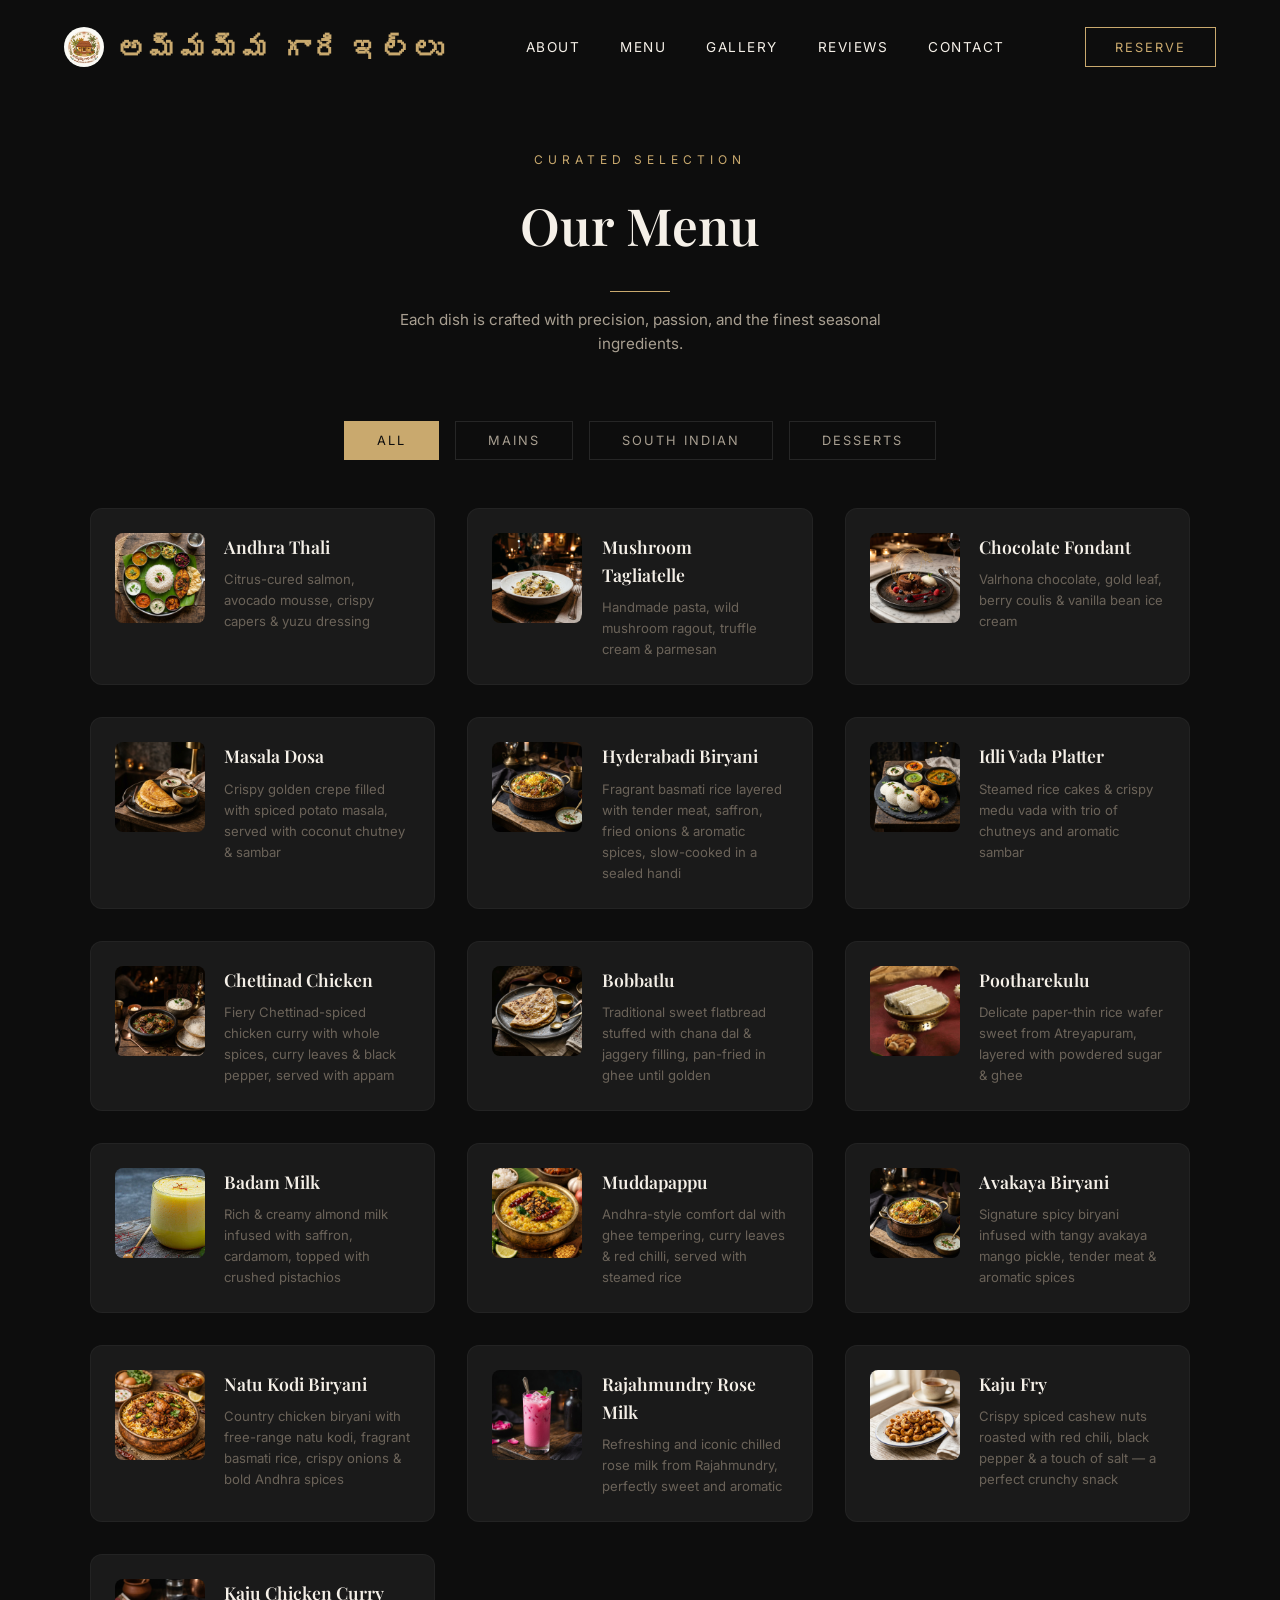
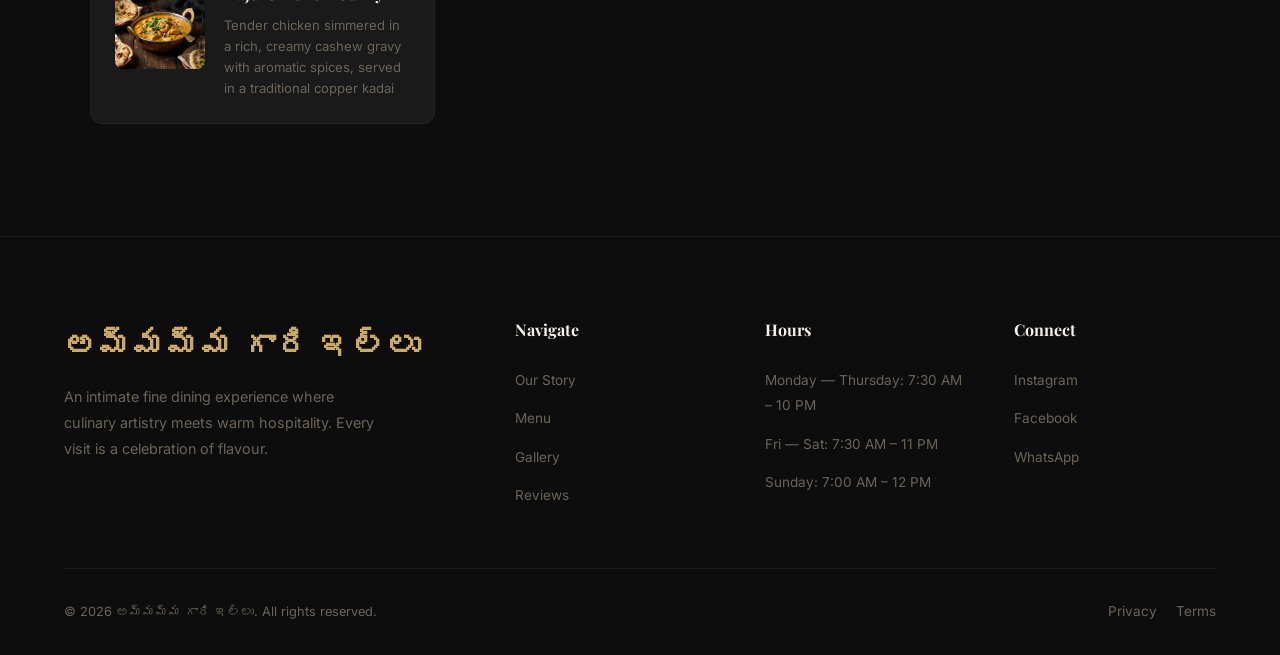
==== commit 35e726ac: "Add files via upload" ====
--- a/menu.html
+++ b/menu.html
@@ -27,7 +27,7 @@
             <li><a href="menu.html">Menu</a></li>
             <li><a href="index.html#gallery">Gallery</a></li>
             <li><a href="index.html#reviews">Reviews</a></li>
-            <li><a href="reservation.html">Contact</a></li>
+            <li><a href="contact.html">Contact</a></li>
         </ul>
         <button class="nav-reserve-btn" onclick="window.location.href='reservation.html'">Reserve</button>
         <button class="hamburger" id="hamburger" aria-label="Open menu">
@@ -43,6 +43,7 @@
         <a href="index.html#gallery">Gallery</a>
         <a href="index.html#reviews">Reviews</a>
         <a href="reservation.html">Reserve</a>
+        <a href="contact.html">Contact</a>
     </div>
 
     <!-- ─── MENU ─── -->
@@ -57,7 +58,6 @@
 
         <div class="menu-tabs reveal">
             <button class="menu-tab active" data-category="all">All</button>
-            <button class="menu-tab" data-category="Thali's">Thali's</button>
             <button class="menu-tab" data-category="mains">Mains</button>
             <button class="menu-tab" data-category="south-indian">South Indian</button>
             <button class="menu-tab" data-category="desserts">Desserts</button>
@@ -69,7 +69,7 @@
                 <div class="menu-card-info">
                     <div class="menu-card-top">
                         <span class="menu-card-name">Andhra Thali</span>
-                        <span class="menu-card-price">₹220</span>
+                        <span class="menu-card-price"></span>
                     </div>
                     <p class="menu-card-desc">Citrus-cured salmon, avocado mousse, crispy capers & yuzu dressing</p>
                 </div>
@@ -80,20 +80,9 @@
                 <div class="menu-card-info">
                     <div class="menu-card-top">
                         <span class="menu-card-name">Mushroom Tagliatelle</span>
-                        <span class="menu-card-price">₹155</span>
+                        <span class="menu-card-price"></span>
                     </div>
                     <p class="menu-card-desc">Handmade pasta, wild mushroom ragout, truffle cream & parmesan</p>
-                </div>
-            </div>
-
-            <div class="menu-card reveal" data-category="mains">
-                <img class="menu-card-img" src="hero-food.png" alt="Pan-Seared Sea Bass" />
-                <div class="menu-card-info">
-                    <div class="menu-card-top">
-                        <span class="menu-card-name">Pan-Seared Sea Bass</span>
-                        <span class="menu-card-price">₹248</span>
-                    </div>
-                    <p class="menu-card-desc">Chilean sea bass, saffron risotto, fennel purée & citrus beurre blanc</p>
                 </div>
             </div>
 
@@ -102,7 +91,7 @@
                 <div class="menu-card-info">
                     <div class="menu-card-top">
                         <span class="menu-card-name">Chocolate Fondant</span>
-                        <span class="menu-card-price">₹288</span>
+                        <span class="menu-card-price"></span>
                     </div>
                     <p class="menu-card-desc">Valrhona chocolate, gold leaf, berry coulis & vanilla bean ice cream</p>
                 </div>
@@ -113,7 +102,7 @@
                 <div class="menu-card-info">
                     <div class="menu-card-top">
                         <span class="menu-card-name">Masala Dosa</span>
-                        <span class="menu-card-price">₹80</span>
+                        <span class="menu-card-price"></span>
                     </div>
                     <p class="menu-card-desc">Crispy golden crepe filled with spiced potato masala, served with coconut
                         chutney &
@@ -126,7 +115,7 @@
                 <div class="menu-card-info">
                     <div class="menu-card-top">
                         <span class="menu-card-name">Hyderabadi Biryani</span>
-                        <span class="menu-card-price">₹350</span>
+                        <span class="menu-card-price"></span>
                     </div>
                     <p class="menu-card-desc">Fragrant basmati rice layered with tender meat, saffron, fried onions &
                         aromatic
@@ -139,7 +128,7 @@
                 <div class="menu-card-info">
                     <div class="menu-card-top">
                         <span class="menu-card-name">Idli Vada Platter</span>
-                        <span class="menu-card-price">₹85</span>
+                        <span class="menu-card-price"></span>
                     </div>
                     <p class="menu-card-desc">Steamed rice cakes & crispy medu vada with trio of chutneys and aromatic
                         sambar</p>
@@ -151,7 +140,7 @@
                 <div class="menu-card-info">
                     <div class="menu-card-top">
                         <span class="menu-card-name">Chettinad Chicken</span>
-                        <span class="menu-card-price">₹320</span>
+                        <span class="menu-card-price"></span>
                     </div>
                     <p class="menu-card-desc">Fiery Chettinad-spiced chicken curry with whole spices, curry leaves &
                         black pepper,
@@ -164,7 +153,7 @@
                 <div class="menu-card-info">
                     <div class="menu-card-top">
                         <span class="menu-card-name">Bobbatlu</span>
-                        <span class="menu-card-price">₹120</span>
+                        <span class="menu-card-price"></span>
                     </div>
                     <p class="menu-card-desc">Traditional sweet flatbread stuffed with chana dal & jaggery filling,
                         pan-fried in
@@ -177,7 +166,7 @@
                 <div class="menu-card-info">
                     <div class="menu-card-top">
                         <span class="menu-card-name">Pootharekulu</span>
-                        <span class="menu-card-price">₹200</span>
+                        <span class="menu-card-price"></span>
                     </div>
                     <p class="menu-card-desc">Delicate paper-thin rice wafer sweet from Atreyapuram, layered with
                         powdered sugar &
@@ -190,7 +179,7 @@
                 <div class="menu-card-info">
                     <div class="menu-card-top">
                         <span class="menu-card-name">Badam Milk</span>
-                        <span class="menu-card-price">₹140</span>
+                        <span class="menu-card-price"></span>
                     </div>
                     <p class="menu-card-desc">Rich & creamy almond milk infused with saffron, cardamom, topped with
                         crushed
@@ -203,7 +192,7 @@
                 <div class="menu-card-info">
                     <div class="menu-card-top">
                         <span class="menu-card-name">Muddapappu</span>
-                        <span class="menu-card-price">₹`60</span>
+                        <span class="menu-card-price"></span>
                     </div>
                     <p class="menu-card-desc">Andhra-style comfort dal with ghee tempering, curry leaves & red chilli,
                         served with
@@ -216,7 +205,7 @@
                 <div class="menu-card-info">
                     <div class="menu-card-top">
                         <span class="menu-card-name">Avakaya Biryani</span>
-                        <span class="menu-card-price">₹380</span>
+                        <span class="menu-card-price"></span>
                     </div>
                     <p class="menu-card-desc">Signature spicy biryani infused with tangy avakaya mango pickle, tender
                         meat &
@@ -229,7 +218,7 @@
                 <div class="menu-card-info">
                     <div class="menu-card-top">
                         <span class="menu-card-name">Natu Kodi Biryani</span>
-                        <span class="menu-card-price">₹400</span>
+                        <span class="menu-card-price"></span>
                     </div>
                     <p class="menu-card-desc">Country chicken biryani with free-range natu kodi, fragrant basmati rice,
                         crispy onions & bold Andhra spices</p>
@@ -240,7 +229,7 @@
                 <div class="menu-card-info">
                     <div class="menu-card-top">
                         <span class="menu-card-name">Rajahmundry Rose Milk</span>
-                        <span class="menu-card-price">₹220</span>
+                        <span class="menu-card-price"></span>
                     </div>
                     <p class="menu-card-desc">Refreshing and iconic chilled rose milk from Rajahmundry, perfectly sweet
                         and aromatic</p>
@@ -252,7 +241,7 @@
                 <div class="menu-card-info">
                     <div class="menu-card-top">
                         <span class="menu-card-name">Kaju Fry</span>
-                        <span class="menu-card-price">₹350</span>
+                        <span class="menu-card-price"></span>
                     </div>
                     <p class="menu-card-desc">Crispy spiced cashew nuts roasted with red chili, black pepper & a touch
                         of salt — a perfect crunchy snack</p>
@@ -264,7 +253,7 @@
                 <div class="menu-card-info">
                     <div class="menu-card-top">
                         <span class="menu-card-name">Kaju Chicken Curry</span>
-                        <span class="menu-card-price">₹350</span>
+                        <span class="menu-card-price"></span>
                     </div>
                     <p class="menu-card-desc">Tender chicken simmered in a rich, creamy cashew gravy with aromatic
                         spices, served in a traditional copper kadai</p>
@@ -322,4 +311,4 @@
     <script src="script.js"></script>
 </body>
 
-</html>
+</html>
--- a/style.css
+++ b/style.css
@@ -366,7 +366,7 @@
 }
 
 .quick-link-card {
-  border-radius: 12px;
+  border-radius: 16px;
   padding: 2.5rem 1.5rem;
   text-align: center;
   display: flex;
@@ -374,36 +374,31 @@
   align-items: center;
   justify-content: center;
   text-decoration: none;
-  color: var(--bg-dark);
-  transition: transform 0.3s ease;
+  color: #c9a55a;
+  background: rgba(30, 28, 25, 0.85);
+  border: 1px solid rgba(201, 165, 90, 0.2);
+  transition: transform 0.3s ease, border-color 0.3s ease, box-shadow 0.3s ease;
   min-height: 220px;
 }
 
 .quick-link-card:hover {
   transform: translateY(-5px);
-}
-
-.ql-reserve {
-  background-color: #feebe8;
-}
-
-.ql-cards {
-  background-color: #e5fbb8;
-}
-
-.ql-catering {
-  background-color: #ffe8cc;
-}
-
+  border-color: rgba(201, 165, 90, 0.5);
+  box-shadow: 0 8px 30px rgba(201, 165, 90, 0.1);
+}
+
+.ql-reserve,
+.ql-cards,
+.ql-catering,
 .ql-takeaway {
-  background-color: #e6f8fd;
+  background: rgba(30, 28, 25, 0.85);
 }
 
 .quick-link-icon {
   font-size: 4rem;
   margin-bottom: 1.5rem;
   line-height: 1;
-  filter: drop-shadow(0 4px 6px rgba(0, 0, 0, 0.1));
+  filter: grayscale(1) sepia(1) saturate(3) hue-rotate(5deg) brightness(0.85) drop-shadow(0 4px 10px rgba(201, 165, 90, 0.3));
 }
 
 .quick-link-text {
@@ -413,6 +408,7 @@
   display: flex;
   align-items: center;
   gap: 0.5rem;
+  color: #c9a55a;
 }
 
 /* ─── ABOUT ─── */
@@ -557,22 +553,54 @@
   padding: 1.5rem;
   background: var(--bg-card);
   border: 1px solid rgba(255, 255, 255, .04);
-  transition: all .3s;
+  border-radius: 12px;
+  transition: transform .35s cubic-bezier(.22, 1, .36, 1),
+              box-shadow .35s cubic-bezier(.22, 1, .36, 1),
+              border-color .35s ease,
+              background .35s ease;
   cursor: default;
+  position: relative;
+  z-index: 1;
+  overflow: hidden;
 }
 
 .menu-card:hover {
-  border-color: rgba(201, 169, 110, .2);
-  transform: translateY(-3px);
-  box-shadow: 0 10px 40px rgba(0, 0, 0, .3);
+  transform: translateY(-10px) scale(1.03);
+  border-color: rgba(201, 169, 110, .45);
+  box-shadow: 0 20px 60px rgba(0, 0, 0, .45),
+              0 0 30px rgba(201, 169, 110, .08);
+  background: linear-gradient(135deg, var(--bg-card) 0%, rgba(201, 169, 110, .06) 100%);
+  z-index: 10;
+}
+
+.menu-card::after {
+  content: '';
+  position: absolute;
+  inset: 0;
+  border-radius: 12px;
+  opacity: 0;
+  background: radial-gradient(circle at 50% 0%, rgba(201, 169, 110, .12) 0%, transparent 70%);
+  transition: opacity .35s ease;
+  pointer-events: none;
+}
+
+.menu-card:hover::after {
+  opacity: 1;
 }
 
 .menu-card-img {
   width: 90px;
   height: 90px;
-  border-radius: 4px;
+  border-radius: 8px;
   object-fit: cover;
   flex-shrink: 0;
+  transition: transform .4s cubic-bezier(.22, 1, .36, 1),
+              box-shadow .4s ease;
+}
+
+.menu-card:hover .menu-card-img {
+  transform: scale(1.1);
+  box-shadow: 0 4px 20px rgba(0, 0, 0, .3);
 }
 
 .menu-card-info {
@@ -590,6 +618,11 @@
   font-family: var(--font-display);
   font-size: 1.1rem;
   font-weight: 600;
+  transition: color .3s ease;
+}
+
+.menu-card:hover .menu-card-name {
+  color: var(--gold);
 }
 
 .menu-card-price {
@@ -598,12 +631,23 @@
   font-size: 1rem;
   white-space: nowrap;
   margin-left: 1rem;
+  transition: transform .3s ease, text-shadow .3s ease;
+}
+
+.menu-card:hover .menu-card-price {
+  transform: scale(1.1);
+  text-shadow: 0 0 12px rgba(201, 169, 110, .4);
 }
 
 .menu-card-desc {
   font-size: .82rem;
   color: var(--text-muted);
   line-height: 1.6;
+  transition: color .3s ease;
+}
+
+.menu-card:hover .menu-card-desc {
+  color: var(--text-body);
 }
 
 /* ─── GALLERY ─── */
@@ -666,23 +710,38 @@
 
 .reservation-wrapper {
   display: grid;
-  grid-template-columns: 1fr 1fr;
-  gap: 4rem;
-  max-width: 1100px;
+  grid-template-columns: 1fr;
+  max-width: 600px;
   margin: 0 auto;
   align-items: start;
 }
 
-.reservation-info h3 {
+/* ─── CONTACT ─── */
+.contact-wrapper {
+  display: grid;
+  grid-template-columns: 1fr;
+  max-width: 600px;
+  margin: 0 auto;
+  align-items: start;
+}
+
+.contact-card {
+  background: var(--bg-card);
+  padding: 3rem;
+  border: 1px solid rgba(255, 255, 255, .06);
+}
+
+.contact-card h3 {
   font-family: var(--font-display);
   font-size: 2rem;
   margin-bottom: 1.5rem;
   line-height: 1.3;
-}
-
-.reservation-info p {
+  color: var(--gold);
+}
+
+.contact-card p {
   color: var(--text-secondary);
-  margin-bottom: 1.5rem;
+  margin-bottom: 2rem;
   font-size: .95rem;
   line-height: 1.8;
 }
@@ -1081,4 +1140,600 @@
   .testimonials-track {
     flex-direction: column;
   }
+}
+
+/* ─── ABOUT SECTION BACKGROUND IMAGE ─── */
+.about {
+  background: var(--bg-section);
+  position: relative;
+  overflow: hidden;
+}
+
+.about::before {
+  content: '';
+  position: absolute;
+  inset: 0;
+  background-image: url('images/bg-left.jpg');
+  background-size: cover;
+  background-position: center;
+  background-repeat: no-repeat;
+  opacity: 0.07;
+  z-index: 0;
+  pointer-events: none;
+}
+
+.about-grid {
+  position: relative;
+  z-index: 1;
+}
+
+/* ─── MENU SECTION BACKGROUND IMAGE ─── */
+.menu {
+  background: var(--bg-dark);
+  position: relative;
+  overflow: hidden;
+}
+
+.menu::before {
+  content: '';
+  position: absolute;
+  inset: 0;
+  background-image: url('images/bg-right.jpg');
+  background-size: cover;
+  background-position: center;
+  background-repeat: no-repeat;
+  opacity: 0.10;
+  z-index: 0;
+  pointer-events: none;
+}
+
+.menu > * {
+  position: relative;
+  z-index: 1;
+}
+
+/* ══════════════════════════════════════════════════════
+   SOUTH INDIAN WELCOME — SPLASH SCREEN
+   ══════════════════════════════════════════════════════ */
+
+.splash-screen {
+  position: fixed;
+  inset: 0;
+  z-index: 99999;
+  display: flex;
+  align-items: center;
+  justify-content: center;
+  background:
+    radial-gradient(ellipse at 50% 40%, rgba(45,30,10,.9) 0%, rgba(8,7,5,1) 70%),
+    #080705;
+  cursor: pointer;
+  overflow: hidden;
+}
+
+/* ── Turmeric & Kumkum top/bottom borders ── */
+.splash-border-top,
+.splash-border-bottom {
+  position: absolute;
+  left: 0;
+  right: 0;
+  height: 6px;
+  z-index: 20;
+}
+
+.splash-border-top {
+  top: 0;
+  background: linear-gradient(90deg,
+    transparent 0%,
+    #e8b532 15%,
+    #d4391c 35%,
+    #e8b532 50%,
+    #d4391c 65%,
+    #e8b532 85%,
+    transparent 100%
+  );
+  animation: borderGlow 2s ease-in-out infinite alternate;
+}
+
+.splash-border-bottom {
+  bottom: 0;
+  background: linear-gradient(90deg,
+    transparent 0%,
+    #d4391c 15%,
+    #e8b532 35%,
+    #d4391c 50%,
+    #e8b532 65%,
+    #d4391c 85%,
+    transparent 100%
+  );
+  animation: borderGlow 2s ease-in-out .5s infinite alternate;
+}
+
+@keyframes borderGlow {
+  0%   { opacity: .5; filter: brightness(1); }
+  100% { opacity: 1;  filter: brightness(1.3); }
+}
+
+/* ── Kolam Pattern SVG ── */
+.splash-kolam {
+  position: absolute;
+  width: min(90vw, 90vh);
+  height: min(90vw, 90vh);
+  opacity: 0;
+  animation: kolamFadeIn 3s ease .2s forwards;
+  z-index: 1;
+  pointer-events: none;
+}
+
+@keyframes kolamFadeIn {
+  0%   { opacity: 0; transform: scale(0.4) rotate(-30deg); }
+  50%  { opacity: .5; }
+  100% { opacity: .3; transform: scale(1) rotate(0deg); }
+}
+
+.kolam-ring {
+  fill: none;
+  stroke: var(--gold);
+  stroke-width: 1;
+  stroke-dasharray: 8 4;
+  opacity: 0;
+}
+
+.kolam-ring--1 {
+  animation: kolamRingDraw 2s ease .5s forwards, kolamSpin 40s linear 2.5s infinite;
+}
+
+.kolam-ring--2 {
+  stroke-dasharray: 4 8;
+  animation: kolamRingDraw 2s ease .8s forwards, kolamSpinReverse 35s linear 2.8s infinite;
+}
+
+.kolam-ring--3 {
+  stroke-dasharray: 12 6;
+  animation: kolamRingDraw 2s ease 1.1s forwards, kolamSpin 50s linear 3.1s infinite;
+}
+
+@keyframes kolamRingDraw {
+  0%   { opacity: 0; stroke-dashoffset: 1600; }
+  60%  { opacity: .8; }
+  100% { opacity: .6; stroke-dashoffset: 0; }
+}
+
+@keyframes kolamSpin {
+  to { transform: rotate(360deg); }
+}
+
+@keyframes kolamSpinReverse {
+  to { transform: rotate(-360deg); }
+}
+
+.kolam-petal {
+  fill: none;
+  stroke: rgba(201, 169, 110, .25);
+  stroke-width: 1;
+  opacity: 0;
+  animation: petalReveal 1.5s ease 1.5s forwards;
+}
+
+@keyframes petalReveal {
+  0%   { opacity: 0; stroke-dasharray: 0 500; }
+  100% { opacity: 1; stroke-dasharray: 500 0; }
+}
+
+.kolam-star polygon:first-child {
+  fill: none;
+  stroke: rgba(201, 169, 110, .2);
+  stroke-width: 1;
+  opacity: 0;
+  animation: starPulse 3s ease 2s forwards;
+}
+
+.kolam-star polygon:last-child {
+  fill: none;
+  stroke: rgba(201, 169, 110, .35);
+  stroke-width: 1.5;
+  opacity: 0;
+  animation: starPulse 3s ease 2.3s forwards;
+}
+
+@keyframes starPulse {
+  0%   { opacity: 0; }
+  50%  { opacity: .8; }
+  100% { opacity: .4; }
+}
+
+.kolam-dots circle {
+  fill: var(--gold);
+  opacity: 0;
+  animation: dotPop .5s ease forwards;
+}
+
+.kolam-dots circle:nth-child(1)  { animation-delay: 1s; }
+.kolam-dots circle:nth-child(2)  { animation-delay: 1.1s; }
+.kolam-dots circle:nth-child(3)  { animation-delay: 1.2s; }
+.kolam-dots circle:nth-child(4)  { animation-delay: 1.3s; }
+.kolam-dots circle:nth-child(5)  { animation-delay: 1.4s; }
+.kolam-dots circle:nth-child(6)  { animation-delay: 1.5s; }
+.kolam-dots circle:nth-child(7)  { animation-delay: 1.6s; }
+.kolam-dots circle:nth-child(8)  { animation-delay: 1.7s; }
+.kolam-dots circle:nth-child(9)  { animation-delay: 1.8s; }
+.kolam-dots circle:nth-child(10) { animation-delay: 1.9s; }
+.kolam-dots circle:nth-child(11) { animation-delay: 2.0s; }
+.kolam-dots circle:nth-child(12) { animation-delay: 2.1s; }
+.kolam-dots circle:nth-child(13) { animation-delay: 2.2s; }
+
+@keyframes dotPop {
+  0%   { opacity: 0; r: 0; }
+  70%  { opacity: 1; r: 5; }
+  100% { opacity: .8; }
+}
+
+/* ── Floating Flower Petals ── */
+.splash-petals {
+  position: absolute;
+  inset: 0;
+  z-index: 2;
+  pointer-events: none;
+  overflow: hidden;
+}
+
+.petal {
+  position: absolute;
+  font-size: 1.5rem;
+  opacity: 0;
+  animation: petalFloat 6s ease-in-out infinite;
+  filter: brightness(0.8) saturate(1.2);
+}
+
+.petal--1 { left: 8%;   animation-delay: 0s;    font-size: 1.2rem; }
+.petal--2 { left: 20%;  animation-delay: 0.8s;  font-size: 1.8rem; }
+.petal--3 { left: 35%;  animation-delay: 1.6s;  font-size: 1rem; }
+.petal--4 { left: 50%;  animation-delay: 0.4s;  font-size: 1.6rem; }
+.petal--5 { left: 65%;  animation-delay: 1.2s;  font-size: 1.3rem; }
+.petal--6 { left: 78%;  animation-delay: 2s;    font-size: 1.7rem; }
+.petal--7 { left: 88%;  animation-delay: 0.6s;  font-size: 1.1rem; }
+.petal--8 { left: 45%;  animation-delay: 1.8s;  font-size: 1.4rem; }
+
+@keyframes petalFloat {
+  0% {
+    opacity: 0;
+    transform: translateY(-20px) rotate(0deg) scale(.5);
+    top: -5%;
+  }
+  15% {
+    opacity: .7;
+  }
+  50% {
+    opacity: .5;
+    transform: translateY(0) translateX(30px) rotate(180deg) scale(.8);
+  }
+  85% {
+    opacity: .3;
+  }
+  100% {
+    opacity: 0;
+    transform: translateY(100vh) translateX(-20px) rotate(360deg) scale(.3);
+    top: 0;
+  }
+}
+
+/* ── Main Content ── */
+.splash-content {
+  position: relative;
+  display: flex;
+  flex-direction: column;
+  align-items: center;
+  text-align: center;
+  z-index: 10;
+  padding: 0 1.5rem;
+  gap: .3rem;
+}
+
+/* ── నమస్కారం Greeting ── */
+.splash-namaskaram {
+  font-family: var(--font-display);
+  font-size: clamp(1.6rem, 5vw, 3rem);
+  font-weight: 700;
+  color: #e8b532;
+  letter-spacing: 6px;
+  text-shadow:
+    0 0 30px rgba(232, 181, 50, .4),
+    0 0 60px rgba(232, 181, 50, .15);
+  opacity: 0;
+  transform: translateY(20px) scale(.9);
+  animation: namaskaramIn 1.2s cubic-bezier(.16,1,.3,1) .3s forwards;
+}
+
+@keyframes namaskaramIn {
+  0%   { opacity: 0; transform: translateY(20px) scale(.9); filter: blur(4px); }
+  60%  { opacity: 1; filter: blur(0); }
+  100% { opacity: 1; transform: translateY(0) scale(1); filter: blur(0); }
+}
+
+/* ── Deepam Lamp ── */
+.splash-deepam-wrapper {
+  position: relative;
+  width: clamp(120px, 25vw, 200px);
+  display: flex;
+  align-items: center;
+  justify-content: center;
+  margin: .5rem 0;
+}
+
+.splash-deepam {
+  width: 100%;
+  height: auto;
+  object-fit: contain;
+  border-radius: 12px;
+  opacity: 0;
+  transform: scale(0.6);
+  animation: deepamIn 1.2s cubic-bezier(.16,1,.3,1) .8s forwards;
+  filter: drop-shadow(0 0 30px rgba(232, 181, 50, .4));
+}
+
+@keyframes deepamIn {
+  0%   { opacity: 0; transform: scale(0.6); }
+  60%  { opacity: 1; }
+  100% { opacity: 1; transform: scale(1); }
+}
+
+.deepam-glow {
+  position: absolute;
+  width: 250%;
+  height: 250%;
+  border-radius: 50%;
+  background: radial-gradient(circle,
+    rgba(255, 170, 30, .15) 0%,
+    rgba(232, 181, 50, .06) 30%,
+    transparent 65%
+  );
+  animation: glowPulse 2s ease-in-out .8s infinite;
+  pointer-events: none;
+}
+
+@keyframes glowPulse {
+  0%, 100% { opacity: .6; transform: scale(1); }
+  50%      { opacity: 1;  transform: scale(1.15); }
+}
+
+.deepam-flame-container {
+  position: absolute;
+  top: 5%;
+  left: 50%;
+  transform: translateX(-50%);
+  width: 20px;
+  height: 40px;
+  pointer-events: none;
+}
+
+.deepam-flame {
+  position: absolute;
+  bottom: 0;
+  left: 50%;
+  transform: translateX(-50%);
+  width: 12px;
+  height: 30px;
+  background: linear-gradient(0deg,
+    rgba(255, 200, 50, .9) 0%,
+    rgba(255, 140, 20, .7) 40%,
+    rgba(255, 80, 0, .3) 70%,
+    transparent 100%
+  );
+  border-radius: 50% 50% 40% 40% / 80% 80% 40% 40%;
+  animation: flameFlicker 0.3s ease-in-out infinite alternate;
+  filter: blur(1px);
+}
+
+.deepam-flame--2 {
+  width: 8px;
+  height: 22px;
+  opacity: .6;
+  animation-delay: .15s;
+  animation-duration: .25s;
+}
+
+@keyframes flameFlicker {
+  0%   { transform: translateX(-50%) scaleX(1) scaleY(1) rotate(-2deg); }
+  25%  { transform: translateX(-50%) scaleX(1.1) scaleY(.95) rotate(1deg); }
+  50%  { transform: translateX(-50%) scaleX(.95) scaleY(1.05) rotate(-1deg); }
+  75%  { transform: translateX(-50%) scaleX(1.05) scaleY(.98) rotate(2deg); }
+  100% { transform: translateX(-50%) scaleX(1) scaleY(1.02) rotate(0deg); }
+}
+
+/* ── Logo ── */
+.splash-logo-wrapper {
+  position: relative;
+  width: clamp(220px, 45vw, 360px);
+  display: flex;
+  align-items: center;
+  justify-content: center;
+  margin: .5rem 0;
+}
+
+.splash-logo {
+  width: 100%;
+  max-width: 350px;
+  height: auto;
+  object-fit: contain;
+  opacity: 0;
+  transform: scale(0.3);
+  animation: logoReveal 1.4s cubic-bezier(.16,1,.3,1) 1.2s forwards;
+  filter: drop-shadow(0 0 40px rgba(201, 169, 110, .4));
+}
+
+@keyframes logoReveal {
+  0%   { opacity: 0; transform: scale(0.3); filter: brightness(2.5) drop-shadow(0 0 60px rgba(201,169,110,.8)); }
+  40%  { opacity: 1; filter: brightness(1.5) drop-shadow(0 0 40px rgba(201,169,110,.5)); }
+  100% { opacity: 1; transform: scale(1); filter: brightness(1) drop-shadow(0 0 40px rgba(201,169,110,.4)); }
+}
+
+/* ── Divider ── */
+.splash-divider {
+  display: flex;
+  align-items: center;
+  gap: .8rem;
+  margin: .5rem 0;
+  opacity: 0;
+  animation: fadeUp .8s ease 2s forwards;
+}
+
+.splash-divider-line {
+  width: 0;
+  height: 1px;
+  background: linear-gradient(90deg, transparent, var(--gold), transparent);
+  animation: dividerExpand 1s ease 2.2s forwards;
+}
+
+@keyframes dividerExpand {
+  to { width: 80px; }
+}
+
+.splash-divider-icon {
+  color: var(--gold);
+  font-size: 1.2rem;
+  animation: iconSpin 4s linear 2.5s infinite;
+}
+
+@keyframes iconSpin {
+  0%, 100% { transform: rotate(0deg); }
+  50%      { transform: rotate(180deg); }
+}
+
+/* ── Taglines ── */
+.splash-tagline {
+  font-family: var(--font-display);
+  font-size: clamp(1rem, 2.5vw, 1.3rem);
+  font-style: italic;
+  color: #e8b532;
+  letter-spacing: 2px;
+  opacity: 0;
+  animation: textSlideIn .8s cubic-bezier(.16,1,.3,1) 2.2s forwards;
+}
+
+.splash-tagline-en {
+  font-family: var(--font-display);
+  font-size: clamp(.85rem, 1.8vw, 1rem);
+  font-style: italic;
+  color: var(--text-secondary);
+  letter-spacing: 2px;
+  margin-top: .3rem;
+  opacity: 0;
+  animation: textSlideIn .8s cubic-bezier(.16,1,.3,1) 2.6s forwards;
+}
+
+/* ── Temple Bells ── */
+.splash-bells {
+  font-size: 1.5rem;
+  letter-spacing: 8px;
+  margin-top: .8rem;
+  opacity: 0;
+  animation: bellsAppear 1s ease 2.8s forwards;
+}
+
+@keyframes bellsAppear {
+  0%   { opacity: 0; transform: scale(.5); }
+  50%  { opacity: 1; transform: scale(1.1); }
+  70%  { transform: scale(1) rotate(-5deg); }
+  85%  { transform: scale(1) rotate(5deg); }
+  100% { opacity: .7; transform: scale(1) rotate(0deg); }
+}
+
+/* ── Enter prompt ── */
+.splash-enter {
+  position: absolute;
+  bottom: 3rem;
+  left: 50%;
+  transform: translateX(-50%);
+  font-family: var(--font-body);
+  font-size: .75rem;
+  letter-spacing: 4px;
+  text-transform: uppercase;
+  color: var(--text-muted);
+  z-index: 10;
+  opacity: 0;
+  animation: enterPulse 2s ease 3.2s infinite;
+}
+
+@keyframes enterPulse {
+  0%, 100% { opacity: 0; }
+  20%      { opacity: .7; }
+  80%      { opacity: .7; }
+}
+
+/* ── Text slide animation ── */
+@keyframes textSlideIn {
+  0%   { opacity: 0; transform: translateY(15px); filter: blur(4px); }
+  100% { opacity: 1; transform: translateY(0);    filter: blur(0); }
+}
+
+/* ══════════════════════════════════════════════════════
+   SOUTH INDIAN EXIT — BANANA LEAF REVEAL
+   ══════════════════════════════════════════════════════ */
+
+.splash-screen.fade-out {
+  animation: bananaLeafReveal 1.2s cubic-bezier(.4,0,.2,1) forwards;
+  pointer-events: none;
+}
+
+.splash-screen.fade-out .splash-content {
+  animation: contentRise .6s ease forwards;
+}
+
+.splash-screen.fade-out .splash-kolam {
+  animation: kolamDissolve .8s ease forwards;
+}
+
+@keyframes bananaLeafReveal {
+  0%   { clip-path: circle(100% at 50% 50%); opacity: 1; }
+  60%  { opacity: .8; }
+  100% { clip-path: circle(0% at 50% 50%); opacity: 0; }
+}
+
+@keyframes contentRise {
+  0%   { opacity: 1; transform: scale(1); }
+  100% { opacity: 0; transform: scale(1.3) translateY(-30px); filter: blur(6px); }
+}
+
+@keyframes kolamDissolve {
+  0%   { opacity: .3; transform: scale(1) rotate(0deg); }
+  100% { opacity: 0;  transform: scale(1.5) rotate(15deg); }
+}
+
+/* lock body scroll during splash */
+body.splash-active {
+  overflow: hidden;
+}
+
+/* ── Responsive ── */
+@media (max-width: 768px) {
+  .splash-logo-wrapper {
+    width: clamp(180px, 65vw, 280px);
+  }
+  .splash-deepam-wrapper {
+    width: clamp(100px, 30vw, 150px);
+  }
+  .splash-namaskaram {
+    font-size: clamp(1.4rem, 6vw, 2rem);
+  }
+  .splash-kolam {
+    width: min(110vw, 110vh);
+    height: min(110vw, 110vh);
+  }
+  .petal {
+    font-size: 1rem;
+  }
+  .splash-bells {
+    font-size: 1.2rem;
+  }
+  .splash-enter {
+    bottom: 2rem;
+  }
+}
+
+@media (max-width: 480px) {
+  .splash-deepam-wrapper {
+    width: 100px;
+  }
+  .splash-namaskaram {
+    letter-spacing: 3px;
+  }
 }
